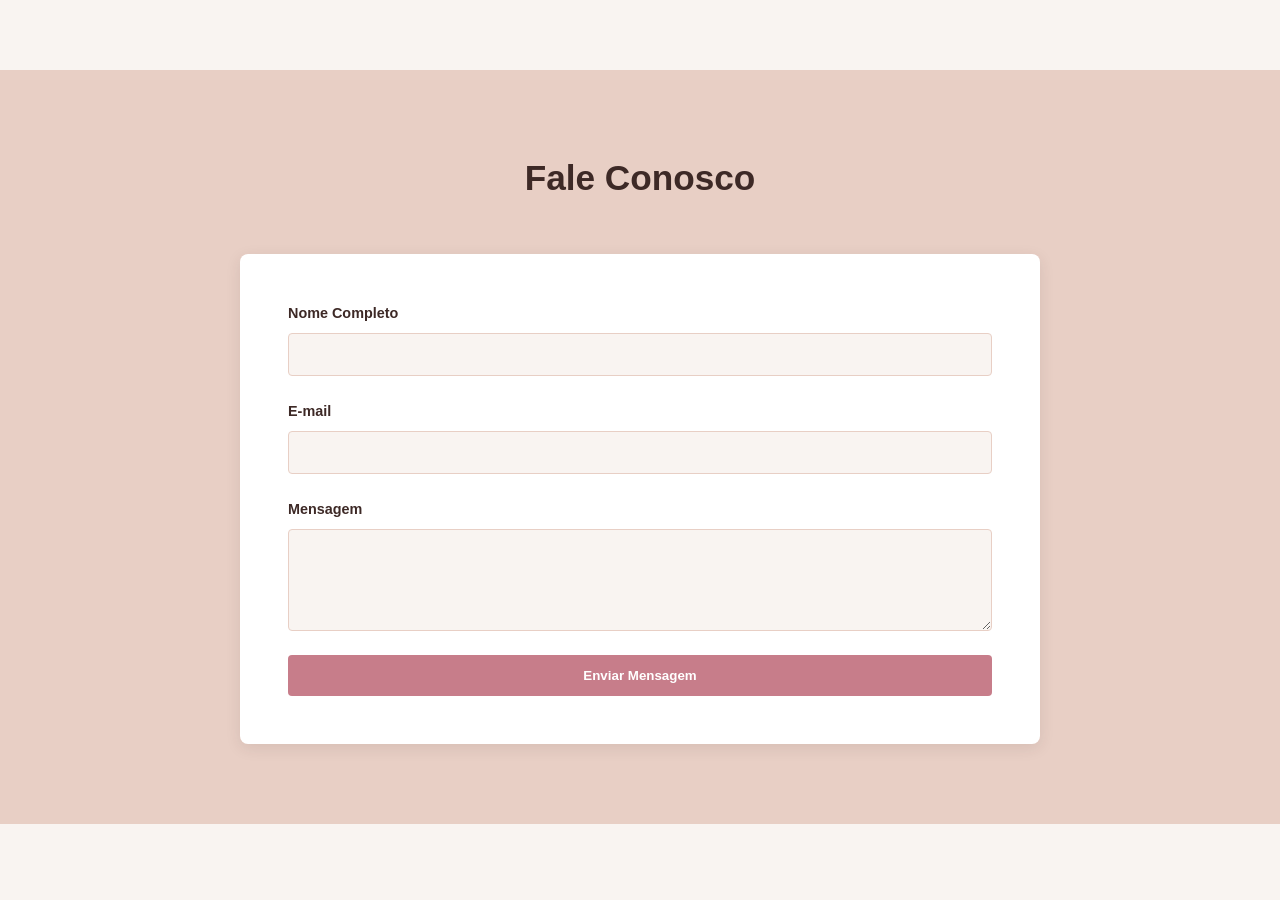
==== contato.html @ 9cb5fe09 ";;" ====
<!DOCTYPE html>
<html lang="pt-BR">
<head>
    <meta charset="UTF-8">
    <meta name="viewport" content="width=device-width, initial-scale=1.0">
    <title>Contato - Jeito de Mulher</title>
    <link rel="stylesheet" href="style.css">
    <link rel="stylesheet" href="https://cdnjs.cloudflare.com/ajax/libs/font-awesome/6.4.0/css/all.min.css">
</head>
<body>
    <!-- COLE O HEADER AQUI -->

    <section class="section bg-light" style="margin-top: 70px;">
        <div class="container">
            <h2 class="section-title">Fale Conosco</h2>
            <form class="form-grid">
                <div class="form-group form-full">
                    <label>Nome Completo</label>
                    <input type="text" required>
                </div>
                <div class="form-group form-full">
                    <label>E-mail</label>
                    <input type="email" required>
                </div>
                <div class="form-group form-full">
                    <label>Mensagem</label>
                    <textarea rows="5" style="padding: 0.8rem; border: 1px solid var(--nude); border-radius: 4px; background-color: var(--nude-claro);" required></textarea>
                </div>
                <div class="form-full">
                    <button type="submit" class="btn-primary full-width">Enviar Mensagem</button>
                </div>
            </form>
        </div>
    </section>

    <!-- COLE O FOOTER E OS MODAIS AQUI -->
    <script src="app.js"></script>
</body>
</html>
---- style.css ----
:root {
    --rosa-queimado: #C77D8A;
    --nude: #E8CFC5;
    --marrom: #3D2926;
    --nude-claro: #F9F4F1;
    --branco: #FFFFFF;
    --sombra: rgba(61, 41, 38, 0.1);
}

* {
    margin: 0;
    padding: 0;
    box-sizing: border-box;
    font-family: 'Segoe UI', Tahoma, Geneva, Verdana, sans-serif;
}

body {
    background-color: var(--nude-claro);
    color: var(--marrom);
    line-height: 1.6;
}

.container {
    width: 90%;
    max-width: 1200px;
    margin: 0 auto;
}

/* Header */
.header {
    background-color: var(--branco);
    box-shadow: 0 2px 10px var(--sombra);
    position: fixed;
    top: 0;
    left: 0;
    width: 100%;
    z-index: 1000;
}

.nav-container {
    display: flex;
    justify-content: space-between;
    align-items: center;
    height: 70px;
}

.logo {
    font-size: 1.5rem;
    font-weight: bold;
    color: var(--marrom);
    text-decoration: none;
}

.nav-menu {
    display: flex;
    gap: 2rem;
}

.nav-menu a {
    text-decoration: none;
    color: var(--marrom);
    font-weight: 500;
    transition: color 0.3s;
}

.nav-menu a:hover {
    color: var(--rosa-queimado);
}

.user-actions {
    display: flex;
    align-items: center;
    gap: 1rem;
}

/* Botões */
.btn-primary {
    background-color: var(--rosa-queimado);
    color: var(--branco);
    border: none;
    padding: 0.6rem 1.2rem;
    border-radius: 4px;
    font-weight: 600;
    cursor: pointer;
    transition: opacity 0.3s;
    text-decoration: none;
    display: inline-block;
    text-align: center;
}

.btn-primary:hover {
    opacity: 0.9;
}

.btn-secondary {
    background-color: transparent;
    color: var(--marrom);
    border: 2px solid var(--marrom);
    padding: 0.6rem 1.2rem;
    border-radius: 4px;
    font-weight: 600;
    cursor: pointer;
    transition: all 0.3s;
    text-decoration: none;
    display: inline-block;
}

.btn-secondary:hover {
    background-color: var(--marrom);
    color: var(--branco);
}

.icon-btn {
    background: none;
    border: none;
    font-size: 1.2rem;
    color: var(--marrom);
    cursor: pointer;
    position: relative;
}

#cart-count {
    position: absolute;
    top: -8px;
    right: -10px;
    background-color: var(--rosa-queimado);
    color: var(--branco);
    font-size: 0.7rem;
    padding: 2px 6px;
    border-radius: 50%;
}

/* Hero Section */
.hero {
    height: 90vh;
    background: linear-gradient(rgba(61, 41, 38, 0.6), rgba(61, 41, 38, 0.6)), url('https://images.unsplash.com/photo-1560066984-138dadb4c035?auto=format&fit=crop&q=80&w=1600') no-repeat center center/cover;
    display: flex;
    align-items: center;
    text-align: center;
    color: var(--branco);
    margin-top: 70px;
}

.hero-content {
    max-width: 700px;
}

.hero-content h1 {
    font-size: 3rem;
    margin-bottom: 1rem;
    color: var(--nude);
}

.hero-content p {
    font-size: 1.2rem;
    margin-bottom: 2rem;
}

.hero-buttons {
    display: flex;
    justify-content: center;
    gap: 1rem;
}

.hero-buttons .btn-secondary {
    color: var(--branco);
    border-color: var(--branco);
}

.hero-buttons .btn-secondary:hover {
    background-color: var(--branco);
    color: var(--marrom);
}

/* Sections */
.section {
    padding: 5rem 0;
}

.bg-light {
    background-color: var(--nude);
}

.section-title {
    text-align: center;
    font-size: 2.2rem;
    margin-bottom: 3rem;
    color: var(--marrom);
}

/* Serviços Grid */
.services-grid {
    display: grid;
    grid-template-columns: repeat(auto-fit, minmax(300px, 1fr));
    gap: 2rem;
}

.service-card {
    background-color: var(--branco);
    padding: 2.5rem;
    border-radius: 8px;
    text-align: center;
    box-shadow: 0 4px 15px var(--sombra);
    transition: transform 0.3s;
}

.service-card:hover {
    transform: translateY(-5px);
}

.service-card i {
    font-size: 2.5rem;
    color: var(--rosa-queimado);
    margin-bottom: 1rem;
}

.service-card h3 {
    margin-bottom: 1rem;
}

.service-card .price {
    display: block;
    margin-top: 1.5rem;
    font-weight: bold;
    color: var(--rosa-queimado);
}

/* Formulário Agendamento */
.form-grid {
    display: grid;
    grid-template-columns: repeat(2, 1fr);
    gap: 1.5rem;
    max-width: 800px;
    margin: 0 auto;
    background: var(--branco);
    padding: 3rem;
    border-radius: 8px;
    box-shadow: 0 4px 15px var(--sombra);
}

.form-group {
    display: flex;
    flex-direction: column;
    gap: 0.5rem;
}

.form-group label {
    font-weight: 600;
    font-size: 0.9rem;
}

.form-group input, .form-group select {
    padding: 0.8rem;
    border: 1px solid var(--nude);
    border-radius: 4px;
    background-color: var(--nude-claro);
    color: var(--marrom);
}

.form-full {
    grid-column: span 2;
}

.full-width {
    width: 100%;
    padding: 0.8rem;
}

/* Produtos Grid */
.product-grid {
    display: grid;
    grid-template-columns: repeat(auto-fit, minmax(250px, 1fr));
    gap: 2rem;
}

.product-card {
    background-color: var(--branco);
    border-radius: 8px;
    overflow: hidden;
    box-shadow: 0 4px 15px var(--sombra);
    display: flex;
    flex-direction: column;
}

.product-img {
    height: 200px;
    background-color: var(--nude);
    display: flex;
    align-items: center;
    justify-content: center;
    color: var(--marrom);
    font-size: 3rem;
}

.product-info {
    padding: 1.5rem;
    display: flex;
    flex-direction: column;
    flex-grow: 1;
    justify-content: space-between;
}

.product-info h3 {
    font-size: 1.1rem;
    margin-bottom: 0.5rem;
}

.product-info .price {
    font-size: 1.2rem;
    font-weight: bold;
    color: var(--rosa-queimado);
    margin: 1rem 0;
}

/* Footer */
.footer {
    background-color: var(--marrom);
    color: var(--nude);
    padding: 4rem 0 1rem 0;
}

.footer-content {
    display: grid;
    grid-template-columns: repeat(auto-fit, minmax(250px, 1fr));
    gap: 2rem;
    margin-bottom: 3rem;
}

.footer h3, .footer h4 {
    color: var(--branco);
    margin-bottom: 1rem;
}

.social-icons {
    display: flex;
    gap: 1rem;
    font-size: 1.5rem;
    margin-top: 1rem;
}

.social-icons a {
    color: var(--nude);
    transition: color 0.3s;
}

.social-icons a:hover {
    color: var(--rosa-queimado);
}

.footer-bottom {
    text-align: center;
    border-top: 1px solid rgba(232, 207, 197, 0.2);
    padding-top: 1.5rem;
    font-size: 0.9rem;
}

/* Modais */
.modal {
    display: none;
    position: fixed;
    z-index: 2000;
    left: 0;
    top: 0;
    width: 100%;
    height: 100%;
    background-color: rgba(61, 41, 38, 0.6);
    align-items: center;
    justify-content: center;
}

.modal-content {
    background-color: var(--branco);
    padding: 2.5rem;
    border-radius: 8px;
    width: 100%;
    max-width: 400px;
    position: relative;
    box-shadow: 0 5px 20px rgba(0,0,0,0.2);
}

.close {
    position: absolute;
    top: 15px;
    right: 20px;
    font-size: 1.5rem;
    cursor: pointer;
    color: var(--marrom);
}

.auth-tabs {
    display: flex;
    margin-bottom: 1.5rem;
    border-bottom: 1px solid var(--nude);
}

.tab-btn {
    flex: 1;
    background: none;
    border: none;
    padding: 0.8rem;
    font-weight: bold;
    cursor: pointer;
    color: var(--marrom);
    opacity: 0.6;
}

.tab-btn.active {
    opacity: 1;
    border-bottom: 2px solid var(--rosa-queimado);
    color: var(--rosa-queimado);
}

.hidden {
    display: none !important;
}

/* Carrinho Modal */
.cart-items-list {
    max-height: 250px;
    overflow-y: auto;
    margin: 1rem 0;
}

.cart-item {
    display: flex;
    justify-content: space-between;
    align-items: center;
    padding: 0.5rem 0;
    border-bottom: 1px solid var(--nude-claro);
}

.cart-total {
    border-top: 1px solid var(--nude);
    padding-top: 1rem;
    margin-top: 1rem;
}

.cart-total p {
    display: flex;
    justify-content: space-between;
    margin-bottom: 1rem;
}

.logo {
    display: flex;
    align-items: center;
    gap: 10px; /* Espaço entre a imagem e o texto */
    font-size: 1.5rem;
    font-weight: bold;
    color: var(--marrom);
    text-decoration: none;
}

.logo-img {
    height: 50px; /* Altura ideal para caber no header que tem 70px */
    width: auto;
    object-fit: contain;
}
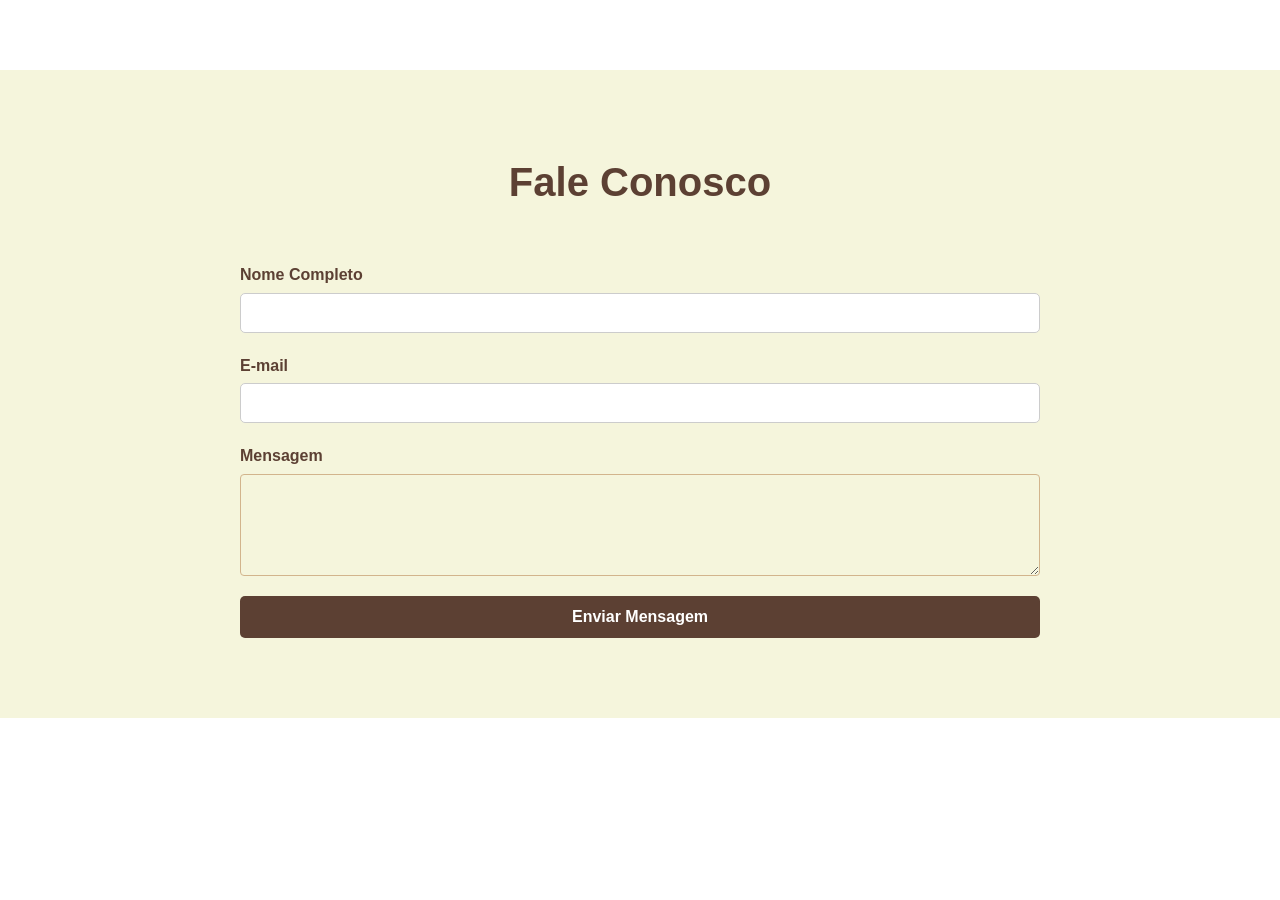
==== commit 7605a01f: ".." ====
--- a/contato.html
+++ b/contato.html
@@ -4,11 +4,12 @@
     <meta charset="UTF-8">
     <meta name="viewport" content="width=device-width, initial-scale=1.0">
     <title>Contato - Jeito de Mulher</title>
+        <link rel="icon" href="icon.png" type="image/png">
+
     <link rel="stylesheet" href="style.css">
     <link rel="stylesheet" href="https://cdnjs.cloudflare.com/ajax/libs/font-awesome/6.4.0/css/all.min.css">
 </head>
 <body>
-    <!-- COLE O HEADER AQUI -->
 
     <section class="section bg-light" style="margin-top: 70px;">
         <div class="container">
--- a/style.css
+++ b/style.css
@@ -1,12 +1,14 @@
+/* Variáveis de Cores */
 :root {
-    --rosa-queimado: #C77D8A;
-    --nude: #E8CFC5;
-    --marrom: #3D2926;
-    --nude-claro: #F9F4F1;
-    --branco: #FFFFFF;
-    --sombra: rgba(61, 41, 38, 0.1);
-}
-
+    --marrom: #5c4033;
+    --marrom-claro: #8b5a2b;
+    --nude: #d2b48c;
+    --nude-claro: #f5f5dc;
+    --texto: #333333;
+    --branco: #ffffff;
+}
+
+/* Reset Básico */
 * {
     margin: 0;
     padding: 0;
@@ -15,125 +17,69 @@
 }
 
 body {
-    background-color: var(--nude-claro);
-    color: var(--marrom);
+    color: var(--texto);
+    background-color: var(--branco);
     line-height: 1.6;
 }
 
 .container {
-    width: 90%;
     max-width: 1200px;
     margin: 0 auto;
-}
-
-/* Header */
+    padding: 0 20px;
+}
+
+/* Cabeçalho e Navegação */
 .header {
     background-color: var(--branco);
-    box-shadow: 0 2px 10px var(--sombra);
+    box-shadow: 0 2px 10px rgba(0,0,0,0.1);
     position: fixed;
     top: 0;
-    left: 0;
     width: 100%;
     z-index: 1000;
+    height: 70px;
+    display: flex;
+    align-items: center;
 }
 
 .nav-container {
     display: flex;
     justify-content: space-between;
     align-items: center;
-    height: 70px;
+    width: 100%;
 }
 
 .logo {
+    display: flex;
+    align-items: center;
+    gap: 10px;
     font-size: 1.5rem;
     font-weight: bold;
     color: var(--marrom);
     text-decoration: none;
 }
 
-.nav-menu {
-    display: flex;
-    gap: 2rem;
+.logo-img {
+    height: 50px;
+    width: auto;
+    object-fit: contain;
 }
 
 .nav-menu a {
     text-decoration: none;
-    color: var(--marrom);
+    color: var(--texto);
+    margin-left: 20px;
     font-weight: 500;
     transition: color 0.3s;
 }
 
 .nav-menu a:hover {
-    color: var(--rosa-queimado);
-}
-
-.user-actions {
-    display: flex;
-    align-items: center;
-    gap: 1rem;
-}
-
-/* Botões */
-.btn-primary {
-    background-color: var(--rosa-queimado);
-    color: var(--branco);
-    border: none;
-    padding: 0.6rem 1.2rem;
-    border-radius: 4px;
-    font-weight: 600;
-    cursor: pointer;
-    transition: opacity 0.3s;
-    text-decoration: none;
-    display: inline-block;
-    text-align: center;
-}
-
-.btn-primary:hover {
-    opacity: 0.9;
-}
-
-.btn-secondary {
-    background-color: transparent;
-    color: var(--marrom);
-    border: 2px solid var(--marrom);
-    padding: 0.6rem 1.2rem;
-    border-radius: 4px;
-    font-weight: 600;
-    cursor: pointer;
-    transition: all 0.3s;
-    text-decoration: none;
-    display: inline-block;
-}
-
-.btn-secondary:hover {
-    background-color: var(--marrom);
-    color: var(--branco);
-}
-
-.icon-btn {
-    background: none;
-    border: none;
-    font-size: 1.2rem;
-    color: var(--marrom);
-    cursor: pointer;
-    position: relative;
-}
-
-#cart-count {
-    position: absolute;
-    top: -8px;
-    right: -10px;
-    background-color: var(--rosa-queimado);
-    color: var(--branco);
-    font-size: 0.7rem;
-    padding: 2px 6px;
-    border-radius: 50%;
-}
-
-/* Hero Section */
+    color: var(--marrom-claro);
+}
+
+/* Seção Hero (Banner) */
 .hero {
-    height: 90vh;
-    background: linear-gradient(rgba(61, 41, 38, 0.6), rgba(61, 41, 38, 0.6)), url('https://images.unsplash.com/photo-1560066984-138dadb4c035?auto=format&fit=crop&q=80&w=1600') no-repeat center center/cover;
+    background: linear-gradient(rgba(92, 64, 51, 0.7), rgba(92, 64, 51, 0.7)), url('https://images.unsplash.com/photo-1560066984-138dadb4c035?w=1200') center/cover;
+    height: 100vh;
     display: flex;
     align-items: center;
     text-align: center;
@@ -141,66 +87,86 @@
     margin-top: 70px;
 }
 
-.hero-content {
-    max-width: 700px;
-}
-
-.hero-content h1 {
-    font-size: 3rem;
+.hero h1 {
+    font-size: 3.5rem;
     margin-bottom: 1rem;
-    color: var(--nude);
-}
-
-.hero-content p {
+}
+
+.hero p {
     font-size: 1.2rem;
     margin-bottom: 2rem;
 }
 
 .hero-buttons {
     display: flex;
+    gap: 15px;
     justify-content: center;
-    gap: 1rem;
-}
-
-.hero-buttons .btn-secondary {
-    color: var(--branco);
-    border-color: var(--branco);
-}
-
-.hero-buttons .btn-secondary:hover {
-    background-color: var(--branco);
-    color: var(--marrom);
-}
-
-/* Sections */
+}
+
+/* Botões */
+.btn-primary, .btn-secondary {
+    padding: 12px 25px;
+    border: none;
+    border-radius: 5px;
+    cursor: pointer;
+    font-size: 1rem;
+    font-weight: bold;
+    text-decoration: none;
+    transition: background 0.3s;
+    display: inline-block;
+    text-align: center;
+}
+
+.btn-primary {
+    background-color: var(--marrom);
+    color: var(--branco);
+}
+
+.btn-primary:hover {
+    background-color: var(--marrom-claro);
+}
+
+.btn-secondary {
+    background-color: var(--nude);
+    color: var(--marrom);
+}
+
+.btn-secondary:hover {
+    background-color: #c1a37a;
+}
+
+.full-width {
+    width: 100%;
+}
+
+/* Seções Gerais */
 .section {
-    padding: 5rem 0;
+    padding: 80px 0;
 }
 
 .bg-light {
-    background-color: var(--nude);
+    background-color: var(--nude-claro);
 }
 
 .section-title {
     text-align: center;
-    font-size: 2.2rem;
+    font-size: 2.5rem;
+    color: var(--marrom);
     margin-bottom: 3rem;
-    color: var(--marrom);
-}
-
-/* Serviços Grid */
+}
+
+/* Grid de Cards (Serviços e Produtos) */
 .services-grid {
     display: grid;
     grid-template-columns: repeat(auto-fit, minmax(300px, 1fr));
-    gap: 2rem;
+    gap: 30px;
 }
 
 .service-card {
-    background-color: var(--branco);
-    padding: 2.5rem;
-    border-radius: 8px;
-    text-align: center;
-    box-shadow: 0 4px 15px var(--sombra);
+    background: var(--branco);
+    padding: 2rem;
+    border-radius: 10px;
+    box-shadow: 0 5px 15px rgba(0,0,0,0.05);
     transition: transform 0.3s;
 }
 
@@ -208,251 +174,82 @@
     transform: translateY(-5px);
 }
 
-.service-card i {
-    font-size: 2.5rem;
-    color: var(--rosa-queimado);
+.service-card h3 {
+    color: var(--marrom);
     margin-bottom: 1rem;
 }
 
-.service-card h3 {
-    margin-bottom: 1rem;
-}
-
-.service-card .price {
+.price {
     display: block;
-    margin-top: 1.5rem;
-    font-weight: bold;
-    color: var(--rosa-queimado);
-}
-
-/* Formulário Agendamento */
+    font-weight: bold;
+    color: var(--marrom-claro);
+    margin-top: 1rem;
+}
+
+/* Formulários */
 .form-grid {
     display: grid;
-    grid-template-columns: repeat(2, 1fr);
-    gap: 1.5rem;
+    grid-template-columns: 1fr 1fr;
+    gap: 20px;
     max-width: 800px;
     margin: 0 auto;
-    background: var(--branco);
-    padding: 3rem;
-    border-radius: 8px;
-    box-shadow: 0 4px 15px var(--sombra);
 }
 
 .form-group {
     display: flex;
     flex-direction: column;
-    gap: 0.5rem;
+}
+
+.form-full {
+    grid-column: 1 / -1;
 }
 
 .form-group label {
-    font-weight: 600;
-    font-size: 0.9rem;
+    margin-bottom: 5px;
+    font-weight: bold;
+    color: var(--marrom);
 }
 
 .form-group input, .form-group select {
-    padding: 0.8rem;
-    border: 1px solid var(--nude);
-    border-radius: 4px;
-    background-color: var(--nude-claro);
-    color: var(--marrom);
-}
-
-.form-full {
-    grid-column: span 2;
-}
-
-.full-width {
-    width: 100%;
-    padding: 0.8rem;
-}
-
-/* Produtos Grid */
-.product-grid {
-    display: grid;
-    grid-template-columns: repeat(auto-fit, minmax(250px, 1fr));
-    gap: 2rem;
-}
-
-.product-card {
-    background-color: var(--branco);
-    border-radius: 8px;
-    overflow: hidden;
-    box-shadow: 0 4px 15px var(--sombra);
-    display: flex;
-    flex-direction: column;
-}
-
-.product-img {
-    height: 200px;
-    background-color: var(--nude);
-    display: flex;
-    align-items: center;
-    justify-content: center;
-    color: var(--marrom);
-    font-size: 3rem;
-}
-
-.product-info {
-    padding: 1.5rem;
-    display: flex;
-    flex-direction: column;
-    flex-grow: 1;
-    justify-content: space-between;
-}
-
-.product-info h3 {
-    font-size: 1.1rem;
-    margin-bottom: 0.5rem;
-}
-
-.product-info .price {
-    font-size: 1.2rem;
-    font-weight: bold;
-    color: var(--rosa-queimado);
-    margin: 1rem 0;
-}
-
-/* Footer */
+    padding: 10px;
+    border: 1px solid #ccc;
+    border-radius: 5px;
+    font-size: 1rem;
+}
+
+/* Rodapé */
 .footer {
     background-color: var(--marrom);
-    color: var(--nude);
-    padding: 4rem 0 1rem 0;
+    color: var(--branco);
+    padding: 50px 0 20px;
 }
 
 .footer-content {
     display: grid;
     grid-template-columns: repeat(auto-fit, minmax(250px, 1fr));
-    gap: 2rem;
-    margin-bottom: 3rem;
+    gap: 30px;
+    margin-bottom: 30px;
 }
 
 .footer h3, .footer h4 {
-    color: var(--branco);
-    margin-bottom: 1rem;
-}
-
-.social-icons {
-    display: flex;
-    gap: 1rem;
+    margin-bottom: 15px;
+    color: var(--nude);
+}
+
+.social-icons a {
+    color: var(--branco);
     font-size: 1.5rem;
-    margin-top: 1rem;
-}
-
-.social-icons a {
+    margin-right: 15px;
+    transition: color 0.3s;
+}
+
+.social-icons a:hover {
     color: var(--nude);
-    transition: color 0.3s;
-}
-
-.social-icons a:hover {
-    color: var(--rosa-queimado);
 }
 
 .footer-bottom {
     text-align: center;
-    border-top: 1px solid rgba(232, 207, 197, 0.2);
-    padding-top: 1.5rem;
+    padding-top: 20px;
+    border-top: 1px solid rgba(255,255,255,0.1);
     font-size: 0.9rem;
-}
-
-/* Modais */
-.modal {
-    display: none;
-    position: fixed;
-    z-index: 2000;
-    left: 0;
-    top: 0;
-    width: 100%;
-    height: 100%;
-    background-color: rgba(61, 41, 38, 0.6);
-    align-items: center;
-    justify-content: center;
-}
-
-.modal-content {
-    background-color: var(--branco);
-    padding: 2.5rem;
-    border-radius: 8px;
-    width: 100%;
-    max-width: 400px;
-    position: relative;
-    box-shadow: 0 5px 20px rgba(0,0,0,0.2);
-}
-
-.close {
-    position: absolute;
-    top: 15px;
-    right: 20px;
-    font-size: 1.5rem;
-    cursor: pointer;
-    color: var(--marrom);
-}
-
-.auth-tabs {
-    display: flex;
-    margin-bottom: 1.5rem;
-    border-bottom: 1px solid var(--nude);
-}
-
-.tab-btn {
-    flex: 1;
-    background: none;
-    border: none;
-    padding: 0.8rem;
-    font-weight: bold;
-    cursor: pointer;
-    color: var(--marrom);
-    opacity: 0.6;
-}
-
-.tab-btn.active {
-    opacity: 1;
-    border-bottom: 2px solid var(--rosa-queimado);
-    color: var(--rosa-queimado);
-}
-
-.hidden {
-    display: none !important;
-}
-
-/* Carrinho Modal */
-.cart-items-list {
-    max-height: 250px;
-    overflow-y: auto;
-    margin: 1rem 0;
-}
-
-.cart-item {
-    display: flex;
-    justify-content: space-between;
-    align-items: center;
-    padding: 0.5rem 0;
-    border-bottom: 1px solid var(--nude-claro);
-}
-
-.cart-total {
-    border-top: 1px solid var(--nude);
-    padding-top: 1rem;
-    margin-top: 1rem;
-}
-
-.cart-total p {
-    display: flex;
-    justify-content: space-between;
-    margin-bottom: 1rem;
-}
-
-.logo {
-    display: flex;
-    align-items: center;
-    gap: 10px; /* Espaço entre a imagem e o texto */
-    font-size: 1.5rem;
-    font-weight: bold;
-    color: var(--marrom);
-    text-decoration: none;
-}
-
-.logo-img {
-    height: 50px; /* Altura ideal para caber no header que tem 70px */
-    width: auto;
-    object-fit: contain;
 }
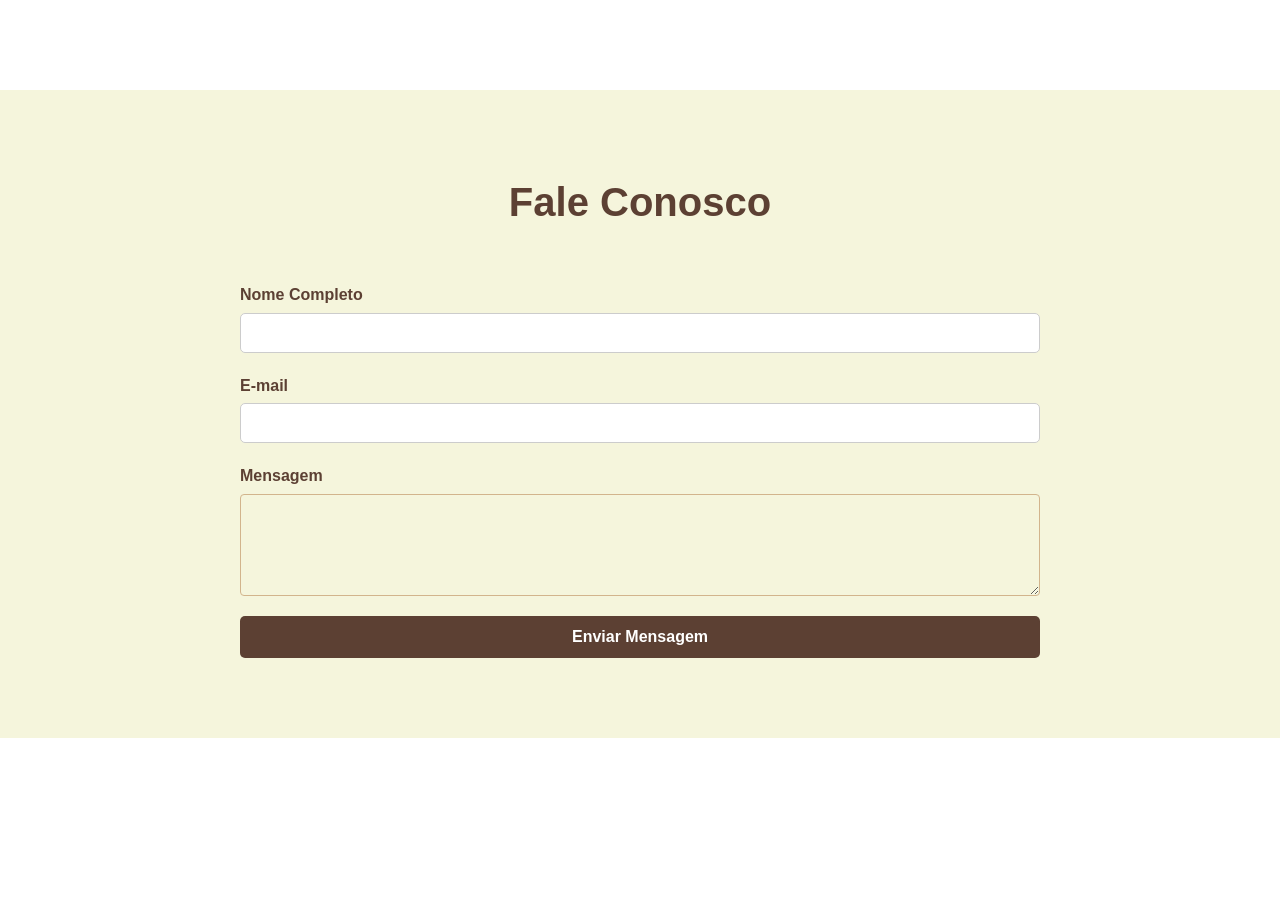
==== commit 2dde1feb: "logo" ====
--- a/contato.html
+++ b/contato.html
@@ -11,7 +11,7 @@
 </head>
 <body>
 
-    <section class="section bg-light" style="margin-top: 70px;">
+    <section class="section bg-light" style="margin-top: 90px;">
         <div class="container">
             <h2 class="section-title">Fale Conosco</h2>
             <form class="form-grid">
--- a/style.css
+++ b/style.css
@@ -28,7 +28,6 @@
     padding: 0 20px;
 }
 
-/* Cabeçalho e Navegação */
 .header {
     background-color: var(--branco);
     box-shadow: 0 2px 10px rgba(0,0,0,0.1);
@@ -36,11 +35,10 @@
     top: 0;
     width: 100%;
     z-index: 1000;
-    height: 70px;
-    display: flex;
-    align-items: center;
-}
-
+    height: 90px; /* Aumentado de 70px para 90px */
+    display: flex;
+    align-items: center;
+}
 .nav-container {
     display: flex;
     justify-content: space-between;
@@ -59,7 +57,7 @@
 }
 
 .logo-img {
-    height: 50px;
+    height: 75px; /* Aumentado de 50px para 75px */
     width: auto;
     object-fit: contain;
 }
@@ -76,7 +74,6 @@
     color: var(--marrom-claro);
 }
 
-/* Seção Hero (Banner) */
 .hero {
     background: linear-gradient(rgba(92, 64, 51, 0.7), rgba(92, 64, 51, 0.7)), url('https://images.unsplash.com/photo-1560066984-138dadb4c035?w=1200') center/cover;
     height: 100vh;
@@ -84,7 +81,7 @@
     align-items: center;
     text-align: center;
     color: var(--branco);
-    margin-top: 70px;
+    margin-top: 90px; /* Aumentado de 70px para 90px para acompanhar o novo tamanho do cabeçalho */
 }
 
 .hero h1 {
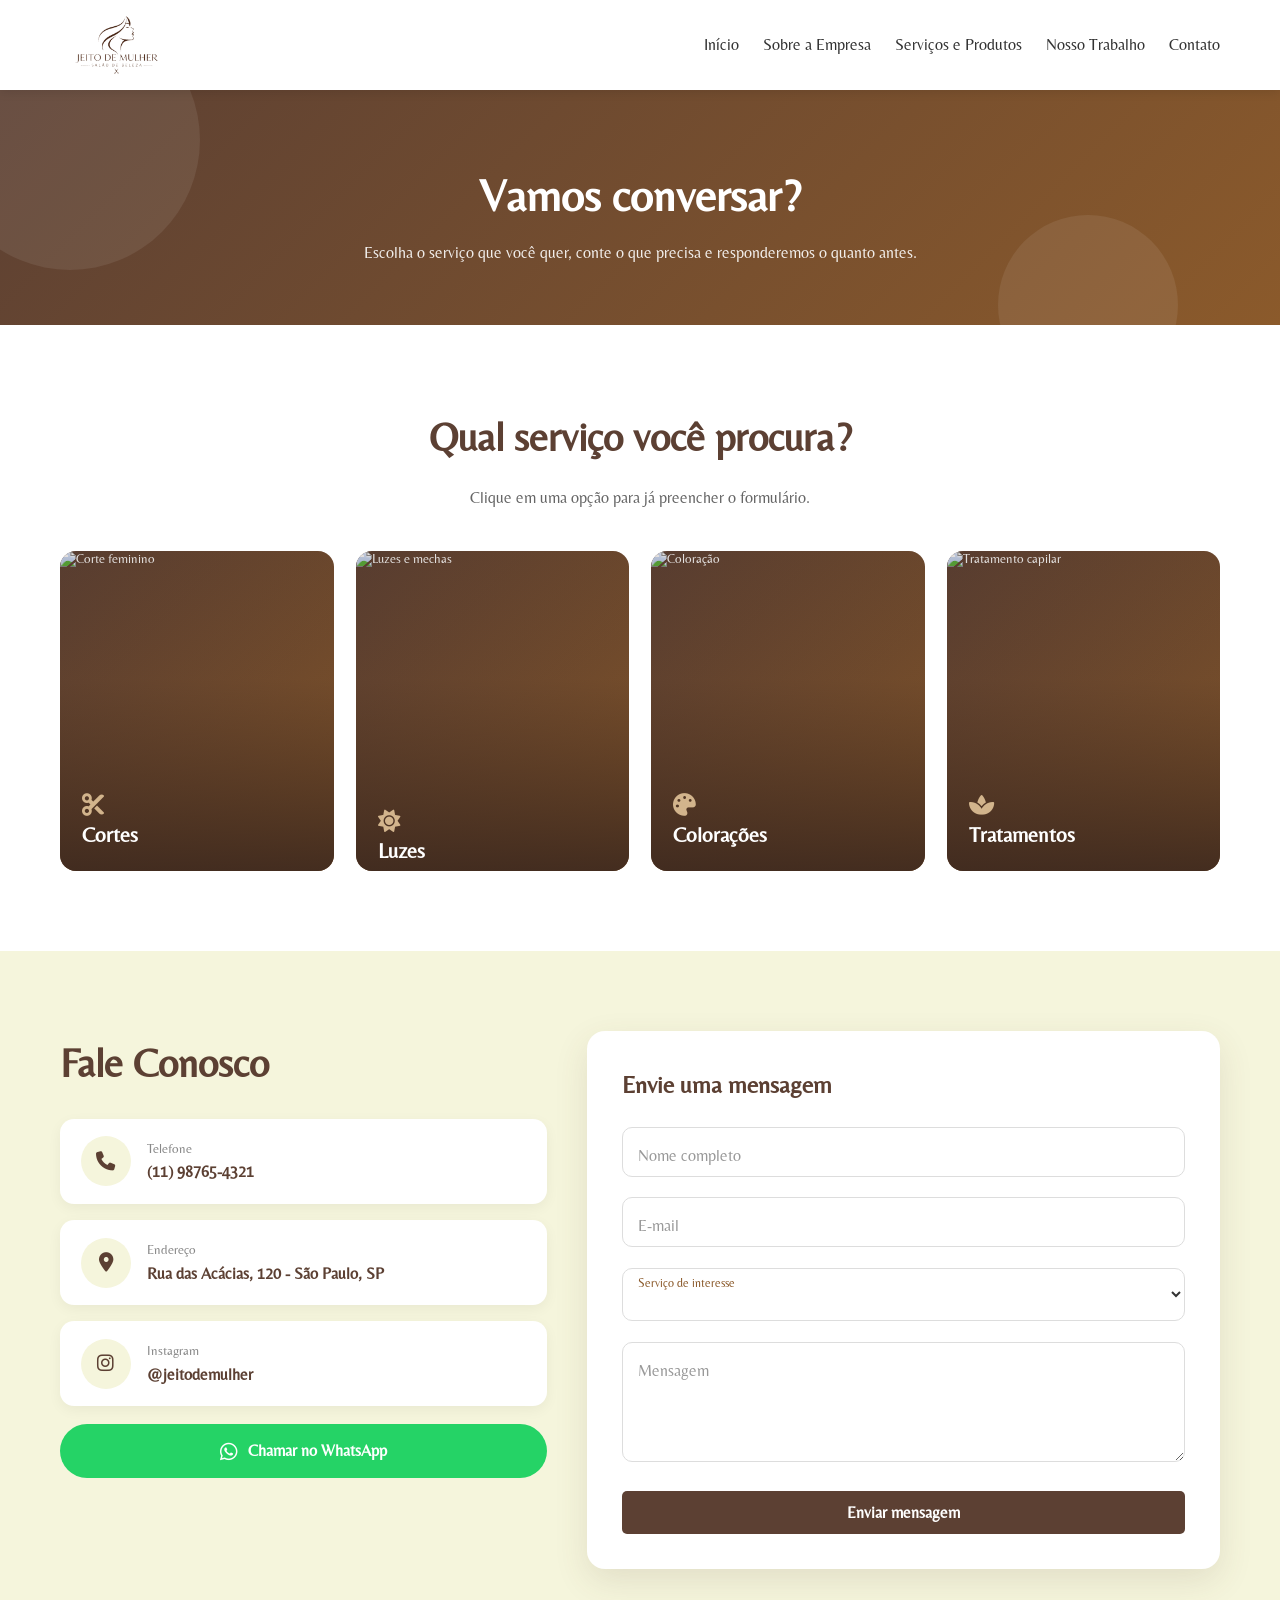
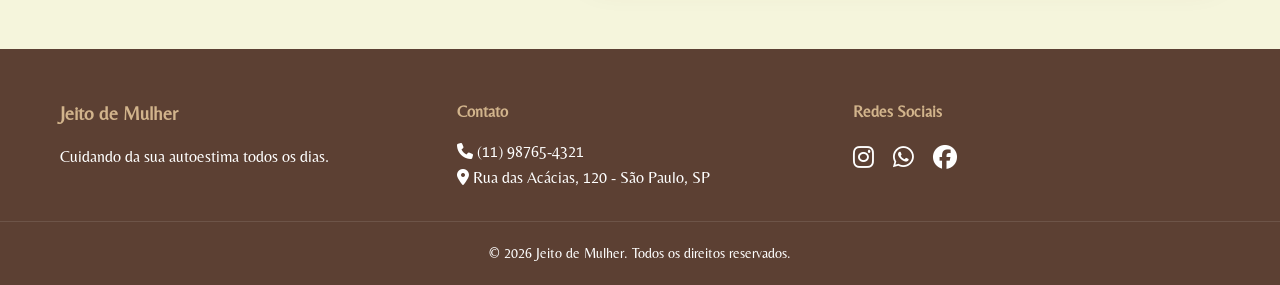
==== commit aa6f6d4a: "design 1" ====
--- a/contato.html
+++ b/contato.html
@@ -4,37 +4,185 @@
     <meta charset="UTF-8">
     <meta name="viewport" content="width=device-width, initial-scale=1.0">
     <title>Contato - Jeito de Mulher</title>
-        <link rel="icon" href="icon.png" type="image/png">
-
+    <link rel="icon" href="icon.png" type="image/png">
+    <link rel="preconnect" href="https://fonts.googleapis.com">
+    <link rel="preconnect" href="https://fonts.gstatic.com" crossorigin>
+    <link href="https://fonts.googleapis.com/css2?family=Belleza&display=swap" rel="stylesheet">
     <link rel="stylesheet" href="style.css">
     <link rel="stylesheet" href="https://cdnjs.cloudflare.com/ajax/libs/font-awesome/6.4.0/css/all.min.css">
 </head>
 <body>
+    <header class="header">
+        <div class="container nav-container">
+            <a href="index.html" class="logo">
+                <img src="logo.jpg" alt="Logo Jeito de Mulher" class="logo-img">
+            </a>
+            <nav class="nav-menu">
+                <a href="index.html">Início</a>
+                <a href="sobre.html">Sobre a Empresa</a>
+                <a href="produtos.html">Serviços e Produtos</a>
+                <a href="portfolio.html">Nosso Trabalho</a>
+                <a href="contato.html">Contato</a>
+            </nav>
+        </div>
+    </header>
 
-    <section class="section bg-light" style="margin-top: 90px;">
+    <!-- Banner -->
+    <section class="page-banner contact-banner">
         <div class="container">
-            <h2 class="section-title">Fale Conosco</h2>
-            <form class="form-grid">
-                <div class="form-group form-full">
-                    <label>Nome Completo</label>
-                    <input type="text" required>
-                </div>
-                <div class="form-group form-full">
-                    <label>E-mail</label>
-                    <input type="email" required>
-                </div>
-                <div class="form-group form-full">
-                    <label>Mensagem</label>
-                    <textarea rows="5" style="padding: 0.8rem; border: 1px solid var(--nude); border-radius: 4px; background-color: var(--nude-claro);" required></textarea>
-                </div>
-                <div class="form-full">
-                    <button type="submit" class="btn-primary full-width">Enviar Mensagem</button>
-                </div>
-            </form>
+            <h1>Vamos conversar?</h1>
+            <p>Escolha o serviço que você quer, conte o que precisa e responderemos o quanto antes.</p>
         </div>
     </section>
 
-    <!-- COLE O FOOTER E OS MODAIS AQUI -->
-    <script src="app.js"></script>
+    <!-- Galeria de serviços -->
+    <section class="section">
+        <div class="container">
+            <h2 class="section-title reveal">Qual serviço você procura?</h2>
+            <p class="section-sub reveal" style="--delay:.1s;">Clique em uma opção para já preencher o formulário.</p>
+
+            <div class="service-tiles">
+                <button type="button" class="tile reveal" style="--delay:0s;" data-service="Corte">
+                    <img src="https://images.unsplash.com/photo-1562322140-8baeececf3df?w=600" alt="Corte feminino" loading="lazy">
+                    <div class="tile-info"><i class="fa-solid fa-scissors"></i><h3>Cortes</h3><p>Corte e styling pensados para o seu rosto.</p></div>
+                </button>
+                <button type="button" class="tile reveal" style="--delay:.12s;" data-service="Luzes">
+                    <img src="https://images.unsplash.com/photo-1560066984-138dadb4c035?w=600" alt="Luzes e mechas" loading="lazy">
+                    <div class="tile-info"><i class="fa-solid fa-sun"></i><h3>Luzes</h3><p>Balayage, mechas e morena iluminada.</p></div>
+                </button>
+                <button type="button" class="tile reveal" style="--delay:.24s;" data-service="Coloração">
+                    <img src="https://images.unsplash.com/photo-1522337660859-02fbefca4702?w=600" alt="Coloração" loading="lazy">
+                    <div class="tile-info"><i class="fa-solid fa-palette"></i><h3>Colorações</h3><p>Cor global, retoque de raiz e tonalização.</p></div>
+                </button>
+                <button type="button" class="tile reveal" style="--delay:.36s;" data-service="Tratamento">
+                    <img src="https://images.unsplash.com/photo-1519699047748-de8e457a634e?w=600" alt="Tratamento capilar" loading="lazy">
+                    <div class="tile-info"><i class="fa-solid fa-spa"></i><h3>Tratamentos</h3><p>Reconstrução, nutrição e hidratação profunda.</p></div>
+                </button>
+            </div>
+        </div>
+    </section>
+
+    <!-- Contato -->
+    <section id="formulario" class="section bg-light">
+        <div class="container contact-layout">
+            <div>
+                <h2 class="section-title reveal" style="text-align:left; margin-bottom:1.5rem;">Fale Conosco</h2>
+                <div class="info-list">
+                    <a class="info-item reveal" style="--delay:0s;" href="tel:+5511987654321">
+                        <span class="info-icon"><i class="fa-solid fa-phone"></i></span>
+                        <span><small>Telefone</small><strong>(11) 98765-4321</strong></span>
+                    </a>
+                    <a class="info-item reveal" style="--delay:.1s;" href="https://maps.google.com/?q=Rua das Acácias, 120 São Paulo SP" target="_blank" rel="noopener">
+                        <span class="info-icon"><i class="fa-solid fa-location-dot"></i></span>
+                        <span><small>Endereço</small><strong>Rua das Acácias, 120 - São Paulo, SP</strong></span>
+                    </a>
+                    <a class="info-item reveal" style="--delay:.2s;" href="https://instagram.com" target="_blank" rel="noopener">
+                        <span class="info-icon"><i class="fa-brands fa-instagram"></i></span>
+                        <span><small>Instagram</small><strong>@jeitodemulher</strong></span>
+                    </a>
+                </div>
+                <a class="btn-whats reveal" style="--delay:.3s;" href="https://wa.me/5511987654321" target="_blank" rel="noopener">
+                    <i class="fa-brands fa-whatsapp fa-lg"></i> Chamar no WhatsApp
+                </a>
+            </div>
+
+            <div class="contact-form reveal" style="--delay:.15s;">
+                <h3>Envie uma mensagem</h3>
+                <form id="contact-form">
+                    <div class="field">
+                        <input type="text" id="nome" placeholder=" " required>
+                        <label for="nome">Nome completo</label>
+                    </div>
+                    <div class="field">
+                        <input type="email" id="email" placeholder=" " required>
+                        <label for="email">E-mail</label>
+                    </div>
+                    <div class="field">
+                        <select id="servico" required>
+                            <option value="" disabled selected></option>
+                            <option value="Corte">Cortes</option>
+                            <option value="Luzes">Luzes</option>
+                            <option value="Coloração">Colorações</option>
+                            <option value="Tratamento">Tratamentos</option>
+                            <option value="Produtos">Produtos</option>
+                            <option value="Outro">Outro assunto</option>
+                        </select>
+                        <label for="servico">Serviço de interesse</label>
+                    </div>
+                    <div class="field">
+                        <textarea id="mensagem" placeholder=" " required></textarea>
+                        <label for="mensagem">Mensagem</label>
+                    </div>
+                    <button type="submit" class="btn-primary full-width">Enviar mensagem</button>
+                </form>
+
+                <div class="form-success" id="form-success" aria-live="polite">
+                    <div class="check"><i class="fa-solid fa-check"></i></div>
+                    <h3>Mensagem enviada!</h3>
+                    <p>Obrigada pelo contato. Se preferir uma resposta mais rápida, fale com a gente no WhatsApp.</p>
+                    <a id="whats-link" class="btn-primary" href="#" target="_blank" rel="noopener">Continuar no WhatsApp</a>
+                </div>
+            </div>
+        </div>
+    </section>
+
+    <footer class="footer">
+        <div class="container footer-content">
+            <div>
+                <h3>Jeito de Mulher</h3>
+                <p>Cuidando da sua autoestima todos os dias.</p>
+            </div>
+            <div>
+                <h4>Contato</h4>
+                <p><i class="fa-solid fa-phone"></i> (11) 98765-4321</p>
+                <p><i class="fa-solid fa-location-dot"></i> Rua das Acácias, 120 - São Paulo, SP</p>
+            </div>
+            <div>
+                <h4>Redes Sociais</h4>
+                <div class="social-icons">
+                    <a href="#"><i class="fa-brands fa-instagram"></i></a>
+                    <a href="#"><i class="fa-brands fa-whatsapp"></i></a>
+                    <a href="#"><i class="fa-brands fa-facebook"></i></a>
+                </div>
+            </div>
+        </div>
+        <div class="footer-bottom">
+            <p>&copy; 2026 Jeito de Mulher. Todos os direitos reservados.</p>
+        </div>
+    </footer>
+
+    <script>
+        // Animação de entrada ao rolar
+        const items = document.querySelectorAll('.reveal');
+        if ('IntersectionObserver' in window) {
+            const io = new IntersectionObserver(entries => {
+                entries.forEach(e => { if (e.isIntersecting) { e.target.classList.add('visible'); io.unobserve(e.target); } });
+            }, { threshold: 0.15 });
+            items.forEach(el => io.observe(el));
+        } else {
+            items.forEach(el => el.classList.add('visible'));
+        }
+
+        // Clicar numa imagem seleciona o serviço no formulário
+        const select = document.getElementById('servico');
+        document.querySelectorAll('.tile').forEach(tile => {
+            tile.addEventListener('click', () => {
+                select.value = tile.dataset.service;
+                document.getElementById('formulario').scrollIntoView({ behavior: 'smooth' });
+                setTimeout(() => document.getElementById('nome').focus({ preventScroll: true }), 600);
+            });
+        });
+
+        // Envio: mostra confirmação animada e link para WhatsApp com a mensagem pronta
+        document.getElementById('contact-form').addEventListener('submit', e => {
+            e.preventDefault();
+            const nome = document.getElementById('nome').value;
+            const servico = select.value;
+            const msg = document.getElementById('mensagem').value;
+            const texto = `Olá! Meu nome é ${nome}. Interesse: ${servico}. ${msg}`;
+            document.getElementById('whats-link').href = 'https://wa.me/5511987654321?text=' + encodeURIComponent(texto);
+            document.getElementById('form-success').classList.add('show');
+        });
+    </script>
 </body>
 </html>
--- a/style.css
+++ b/style.css
@@ -13,8 +13,10 @@
     margin: 0;
     padding: 0;
     box-sizing: border-box;
-    font-family: 'Segoe UI', Tahoma, Geneva, Verdana, sans-serif;
-}
+    font-family: 'Belleza', Tahoma, Geneva, Verdana, sans-serif;
+}
+
+html { scroll-behavior: smooth; }
 
 body {
     color: var(--texto);
@@ -35,7 +37,7 @@
     top: 0;
     width: 100%;
     z-index: 1000;
-    height: 90px; /* Aumentado de 70px para 90px */
+    height: 90px;
     display: flex;
     align-items: center;
 }
@@ -49,7 +51,7 @@
 .logo {
     display: flex;
     align-items: center;
-    gap: 10px;
+    gap: 20px;
     font-size: 1.5rem;
     font-weight: bold;
     color: var(--marrom);
@@ -57,7 +59,7 @@
 }
 
 .logo-img {
-    height: 75px; /* Aumentado de 50px para 75px */
+    height: 75px;
     width: auto;
     object-fit: contain;
 }
@@ -81,7 +83,7 @@
     align-items: center;
     text-align: center;
     color: var(--branco);
-    margin-top: 90px; /* Aumentado de 70px para 90px para acompanhar o novo tamanho do cabeçalho */
+    margin-top: 90px;
 }
 
 .hero h1 {
@@ -249,4 +251,361 @@
     padding-top: 20px;
     border-top: 1px solid rgba(255,255,255,0.1);
     font-size: 0.9rem;
+}
+
+/* =========================================================
+   NOVO — Banner de página (Sobre / Produtos)
+   ========================================================= */
+.page-banner {
+    margin-top: 90px;
+    padding: 70px 0 60px;
+    text-align: center;
+    color: var(--branco);
+    background: linear-gradient(135deg, var(--marrom) 0%, var(--marrom-claro) 100%);
+}
+.page-banner h1 { font-size: 2.8rem; margin-bottom: .5rem; }
+.page-banner p  { max-width: 620px; margin: 0 auto; opacity: .9; }
+
+.anchor-links {
+    display: flex;
+    justify-content: center;
+    gap: 12px;
+    margin-top: 28px;
+    flex-wrap: wrap;
+}
+.anchor-links a {
+    color: var(--branco);
+    text-decoration: none;
+    padding: 8px 20px;
+    border: 1px solid rgba(255,255,255,.55);
+    border-radius: 50px;
+    transition: background .3s, color .3s;
+}
+.anchor-links a:hover { background: var(--branco); color: var(--marrom); }
+
+/* =========================================================
+   NOVO — Sobre: animação dos tópicos (Missão, Visão, Valores)
+   ========================================================= */
+.about-intro {
+    text-align: center;
+    max-width: 800px;
+    margin: 0 auto 3.5rem;
+}
+
+.topic-card {
+    position: relative;
+    text-align: center;
+    background: var(--branco);
+    padding: 2.5rem 2rem;
+    border-radius: 14px;
+    box-shadow: 0 5px 20px rgba(92,64,51,.08);
+    overflow: hidden;
+    transition: transform .4s ease, box-shadow .4s ease;
+}
+.topic-card::after {            /* linha que cresce no hover */
+    content: "";
+    position: absolute;
+    left: 0; bottom: 0;
+    height: 4px; width: 0;
+    background: linear-gradient(90deg, var(--nude), var(--marrom-claro));
+    transition: width .5s ease;
+}
+.topic-card:hover { transform: translateY(-10px); box-shadow: 0 18px 35px rgba(92,64,51,.18); }
+.topic-card:hover::after { width: 100%; }
+
+.topic-icon {
+    width: 84px; height: 84px;
+    margin: 0 auto 1.4rem;
+    display: grid; place-items: center;
+    border-radius: 50%;
+    background: var(--nude-claro);
+    color: var(--marrom);
+    font-size: 2rem;
+    transition: background .4s, color .4s, transform .6s;
+}
+.topic-card:hover .topic-icon {
+    background: var(--marrom);
+    color: var(--branco);
+    transform: rotate(360deg) scale(1.08);
+}
+.topic-card h3 { color: var(--marrom); margin-bottom: .8rem; font-size: 1.5rem; }
+
+/* Entrada ao rolar a página (com atraso escalonado) */
+.reveal {
+    opacity: 0;
+    transform: translateY(40px);
+    transition: opacity .8s ease, transform .8s ease;
+    transition-delay: var(--delay, 0s);
+}
+.reveal.visible { opacity: 1; transform: none; }
+/* o hover precisa vencer a transição de entrada depois que o card aparece */
+.topic-card.reveal.visible { transition: transform .4s ease, box-shadow .4s ease, opacity .8s ease; transition-delay: 0s; }
+
+/* =========================================================
+   NOVO — Produtos: filtros e cards de serviço
+   ========================================================= */
+.filter-bar {
+    display: flex;
+    justify-content: center;
+    flex-wrap: wrap;
+    gap: 10px;
+    margin-bottom: 2.5rem;
+}
+.filter-btn {
+    padding: 10px 24px;
+    border: 1px solid var(--nude);
+    border-radius: 50px;
+    background: var(--branco);
+    color: var(--marrom);
+    font-size: 1rem;
+    cursor: pointer;
+    transition: all .3s;
+}
+.filter-btn:hover { background: var(--nude-claro); }
+.filter-btn.active { background: var(--marrom); border-color: var(--marrom); color: var(--branco); }
+.filter-btn:focus-visible, .btn-primary:focus-visible, .btn-secondary:focus-visible {
+    outline: 3px solid var(--nude);
+    outline-offset: 2px;
+}
+
+.treat-grid {
+    display: grid;
+    grid-template-columns: repeat(auto-fill, minmax(260px, 1fr));
+    gap: 24px;
+}
+.treat-card {
+    display: flex;
+    flex-direction: column;
+    background: var(--branco);
+    border-radius: 14px;
+    padding: 1.6rem;
+    border-top: 4px solid var(--nude);
+    box-shadow: 0 4px 16px rgba(0,0,0,.06);
+    transition: transform .3s, box-shadow .3s;
+    animation: cardIn .45s ease both;
+}
+.treat-card:hover { transform: translateY(-6px); box-shadow: 0 14px 28px rgba(92,64,51,.15); }
+.treat-card[data-cat="cortes"]   { border-top-color: var(--nude); }
+.treat-card[data-cat="luzes"]    { border-top-color: #e0c27a; }
+.treat-card[data-cat="coloracao"]{ border-top-color: var(--marrom-claro); }
+.treat-card.is-hidden { display: none; }
+
+@keyframes cardIn { from { opacity: 0; transform: translateY(16px); } to { opacity: 1; transform: none; } }
+
+.treat-top { display: flex; align-items: center; justify-content: space-between; margin-bottom: 1rem; }
+.treat-icon {
+    width: 48px; height: 48px;
+    display: grid; place-items: center;
+    border-radius: 12px;
+    background: var(--nude-claro);
+    color: var(--marrom);
+    font-size: 1.25rem;
+}
+.treat-tag {
+    font-size: .8rem;
+    padding: 3px 12px;
+    border-radius: 50px;
+    background: var(--nude-claro);
+    color: var(--marrom-claro);
+}
+.treat-card h3 { color: var(--marrom); margin-bottom: .5rem; font-size: 1.25rem; }
+.treat-card p  { font-size: .95rem; color: #666; flex-grow: 1; }
+.treat-meta {
+    display: flex; justify-content: space-between; align-items: center;
+    margin: 1.2rem 0 1rem; padding-top: 1rem;
+    border-top: 1px dashed var(--nude);
+    color: #777; font-size: .9rem;
+}
+.treat-meta .price { margin: 0; font-size: 1.15rem; }
+
+/* Subtítulo de seção */
+.section-sub { text-align: center; color: #666; margin: -2rem auto 2.5rem; max-width: 600px; }
+
+/* Cards de produtos */
+.product-card {
+    background: var(--branco);
+    border-radius: 14px;
+    overflow: hidden;
+    box-shadow: 0 4px 16px rgba(0,0,0,.06);
+    display: flex; flex-direction: column;
+    transition: transform .3s, box-shadow .3s;
+}
+.product-card:hover { transform: translateY(-6px); box-shadow: 0 14px 28px rgba(92,64,51,.15); }
+.product-img { height: 210px; overflow: hidden; }
+.product-img img { width: 100%; height: 100%; object-fit: cover; transition: transform .5s; }
+.product-card:hover .product-img img { transform: scale(1.07); }
+.product-body { padding: 1.4rem; display: flex; flex-direction: column; flex-grow: 1; text-align: center; }
+.product-body h3 { color: var(--marrom); font-size: 1.1rem; margin-bottom: .5rem; }
+.product-body p  { font-size: .9rem; color: #666; flex-grow: 1; }
+.product-body .price { font-size: 1.2rem; margin: 1rem 0; }
+
+/* Acessibilidade: respeita quem prefere menos movimento */
+@media (prefers-reduced-motion: reduce) {
+    .reveal { opacity: 1; transform: none; transition: none; }
+    .treat-card { animation: none; }
+    .topic-card:hover .topic-icon { transform: none; }
+    html { scroll-behavior: auto; }
+}
+
+/* Responsivo */
+@media (max-width: 768px) {
+    .header { height: auto; padding: 8px 0; }
+    .nav-container { flex-direction: column; gap: 6px; }
+    .nav-menu { display: flex; flex-wrap: wrap; justify-content: center; }
+    .nav-menu a { margin: 0 8px; font-size: .9rem; }
+    .page-banner { margin-top: 140px; }
+    .form-grid { grid-template-columns: 1fr; }
+}
+
+/* =========================================================
+   NOVO — Contato
+   ========================================================= */
+.contact-banner { overflow: hidden; position: relative; }
+.contact-banner::before, .contact-banner::after {
+    content: ""; position: absolute; border-radius: 50%;
+    background: rgba(255,255,255,.08);
+    animation: floaty 9s ease-in-out infinite;
+}
+.contact-banner::before { width: 260px; height: 260px; left: -60px; top: -80px; }
+.contact-banner::after  { width: 180px; height: 180px; right: 8%; bottom: -70px; animation-delay: -4s; }
+.contact-banner .container { position: relative; z-index: 1; }
+@keyframes floaty { 0%,100% { transform: translateY(0); } 50% { transform: translateY(22px); } }
+
+/* Galeria de serviços */
+.service-tiles {
+    display: grid;
+    grid-template-columns: repeat(auto-fit, minmax(240px, 1fr));
+    gap: 22px;
+}
+.tile {
+    position: relative;
+    height: 320px;
+    border-radius: 16px;
+    overflow: hidden;
+    cursor: pointer;
+    background: linear-gradient(135deg, var(--marrom), var(--marrom-claro));
+    border: none; padding: 0; text-align: left; color: var(--branco);
+}
+.tile img {
+    position: absolute; inset: 0;
+    width: 100%; height: 100%; object-fit: cover;
+    transition: transform .7s ease;
+}
+.tile::after {
+    content: ""; position: absolute; inset: 0;
+    background: linear-gradient(to top, rgba(60,40,30,.9) 0%, rgba(60,40,30,.15) 60%);
+    transition: background .4s;
+}
+.tile:hover img { transform: scale(1.12); }
+.tile-info {
+    position: absolute; left: 0; right: 0; bottom: 0; z-index: 1;
+    padding: 1.4rem;
+    transform: translateY(34px);
+    transition: transform .4s ease;
+}
+.tile:hover .tile-info, .tile:focus-visible .tile-info { transform: none; }
+.tile-info i { font-size: 1.4rem; color: var(--nude); margin-bottom: .4rem; display: block; }
+.tile-info h3 { font-size: 1.3rem; margin-bottom: .2rem; }
+.tile-info p  { font-size: .9rem; opacity: 0; transition: opacity .4s .1s; }
+.tile:hover .tile-info p, .tile:focus-visible .tile-info p { opacity: .95; }
+.tile:focus-visible { outline: 3px solid var(--nude); outline-offset: 3px; }
+
+/* Contato: info + formulário */
+.contact-layout {
+    display: grid;
+    grid-template-columns: 1fr 1.3fr;
+    gap: 40px;
+    align-items: start;
+}
+.info-list { display: grid; gap: 16px; }
+.info-item {
+    display: flex; align-items: center; gap: 16px;
+    background: var(--branco);
+    padding: 1.1rem 1.3rem;
+    border-radius: 14px;
+    text-decoration: none; color: var(--texto);
+    box-shadow: 0 4px 14px rgba(0,0,0,.05);
+    transition: transform .3s, box-shadow .3s;
+}
+.info-item:hover { transform: translateX(8px); box-shadow: 0 10px 24px rgba(92,64,51,.15); }
+.info-icon {
+    width: 50px; height: 50px; flex-shrink: 0;
+    display: grid; place-items: center;
+    border-radius: 50%;
+    background: var(--nude-claro); color: var(--marrom);
+    font-size: 1.2rem;
+    transition: background .3s, color .3s;
+}
+.info-item:hover .info-icon { background: var(--marrom); color: var(--branco); }
+.info-item small { display: block; color: #888; }
+.info-item strong { color: var(--marrom); }
+
+.btn-whats {
+    display: flex; align-items: center; justify-content: center; gap: 10px;
+    margin-top: 18px; padding: 14px;
+    background: #25d366; color: var(--branco);
+    border-radius: 50px; text-decoration: none; font-weight: bold;
+    animation: pulse 2.2s infinite;
+}
+.btn-whats:hover { background: #1ebd5a; }
+@keyframes pulse {
+    0%   { box-shadow: 0 0 0 0 rgba(37,211,102,.5); }
+    70%  { box-shadow: 0 0 0 16px rgba(37,211,102,0); }
+    100% { box-shadow: 0 0 0 0 rgba(37,211,102,0); }
+}
+
+.contact-form {
+    position: relative;
+    background: var(--branco);
+    padding: 2.2rem;
+    border-radius: 18px;
+    box-shadow: 0 12px 34px rgba(92,64,51,.12);
+}
+.contact-form h3 { color: var(--marrom); margin-bottom: 1.4rem; font-size: 1.5rem; }
+.field { position: relative; margin-bottom: 1.3rem; }
+.field input, .field select, .field textarea {
+    width: 100%;
+    padding: 1.3rem 1rem .5rem;
+    border: 1px solid #ddd; border-radius: 10px;
+    background: var(--branco);
+    font-size: 1rem; color: var(--texto);
+    transition: border-color .3s, box-shadow .3s;
+}
+.field textarea { resize: vertical; min-height: 120px; }
+.field label {
+    position: absolute; left: 1rem; top: 1rem;
+    color: #999; pointer-events: none;
+    transition: all .25s ease;
+}
+.field input:focus, .field select:focus, .field textarea:focus {
+    outline: none; border-color: var(--marrom-claro);
+    box-shadow: 0 0 0 4px rgba(139,90,43,.15);
+}
+.field input:focus + label, .field input:not(:placeholder-shown) + label,
+.field textarea:focus + label, .field textarea:not(:placeholder-shown) + label,
+.field select + label {
+    top: .35rem; font-size: .72rem; color: var(--marrom-claro);
+}
+.field select { padding-top: 1.4rem; }
+
+.form-success {
+    position: absolute; inset: 0;
+    display: flex; flex-direction: column; align-items: center; justify-content: center;
+    gap: 12px; text-align: center; padding: 2rem;
+    background: var(--branco); border-radius: 18px;
+    opacity: 0; visibility: hidden; transform: scale(.95);
+    transition: all .5s ease;
+}
+.form-success.show { opacity: 1; visibility: visible; transform: none; }
+.form-success .check {
+    width: 80px; height: 80px; display: grid; place-items: center;
+    border-radius: 50%; background: var(--marrom); color: var(--branco); font-size: 2rem;
+}
+.form-success.show .check { animation: pop .6s ease; }
+@keyframes pop { 0% { transform: scale(0); } 70% { transform: scale(1.2); } 100% { transform: scale(1); } }
+.form-success h3 { margin: 0; }
+
+@media (max-width: 900px) { .contact-layout { grid-template-columns: 1fr; } }
+@media (prefers-reduced-motion: reduce) {
+    .contact-banner::before, .contact-banner::after, .btn-whats { animation: none; }
 }
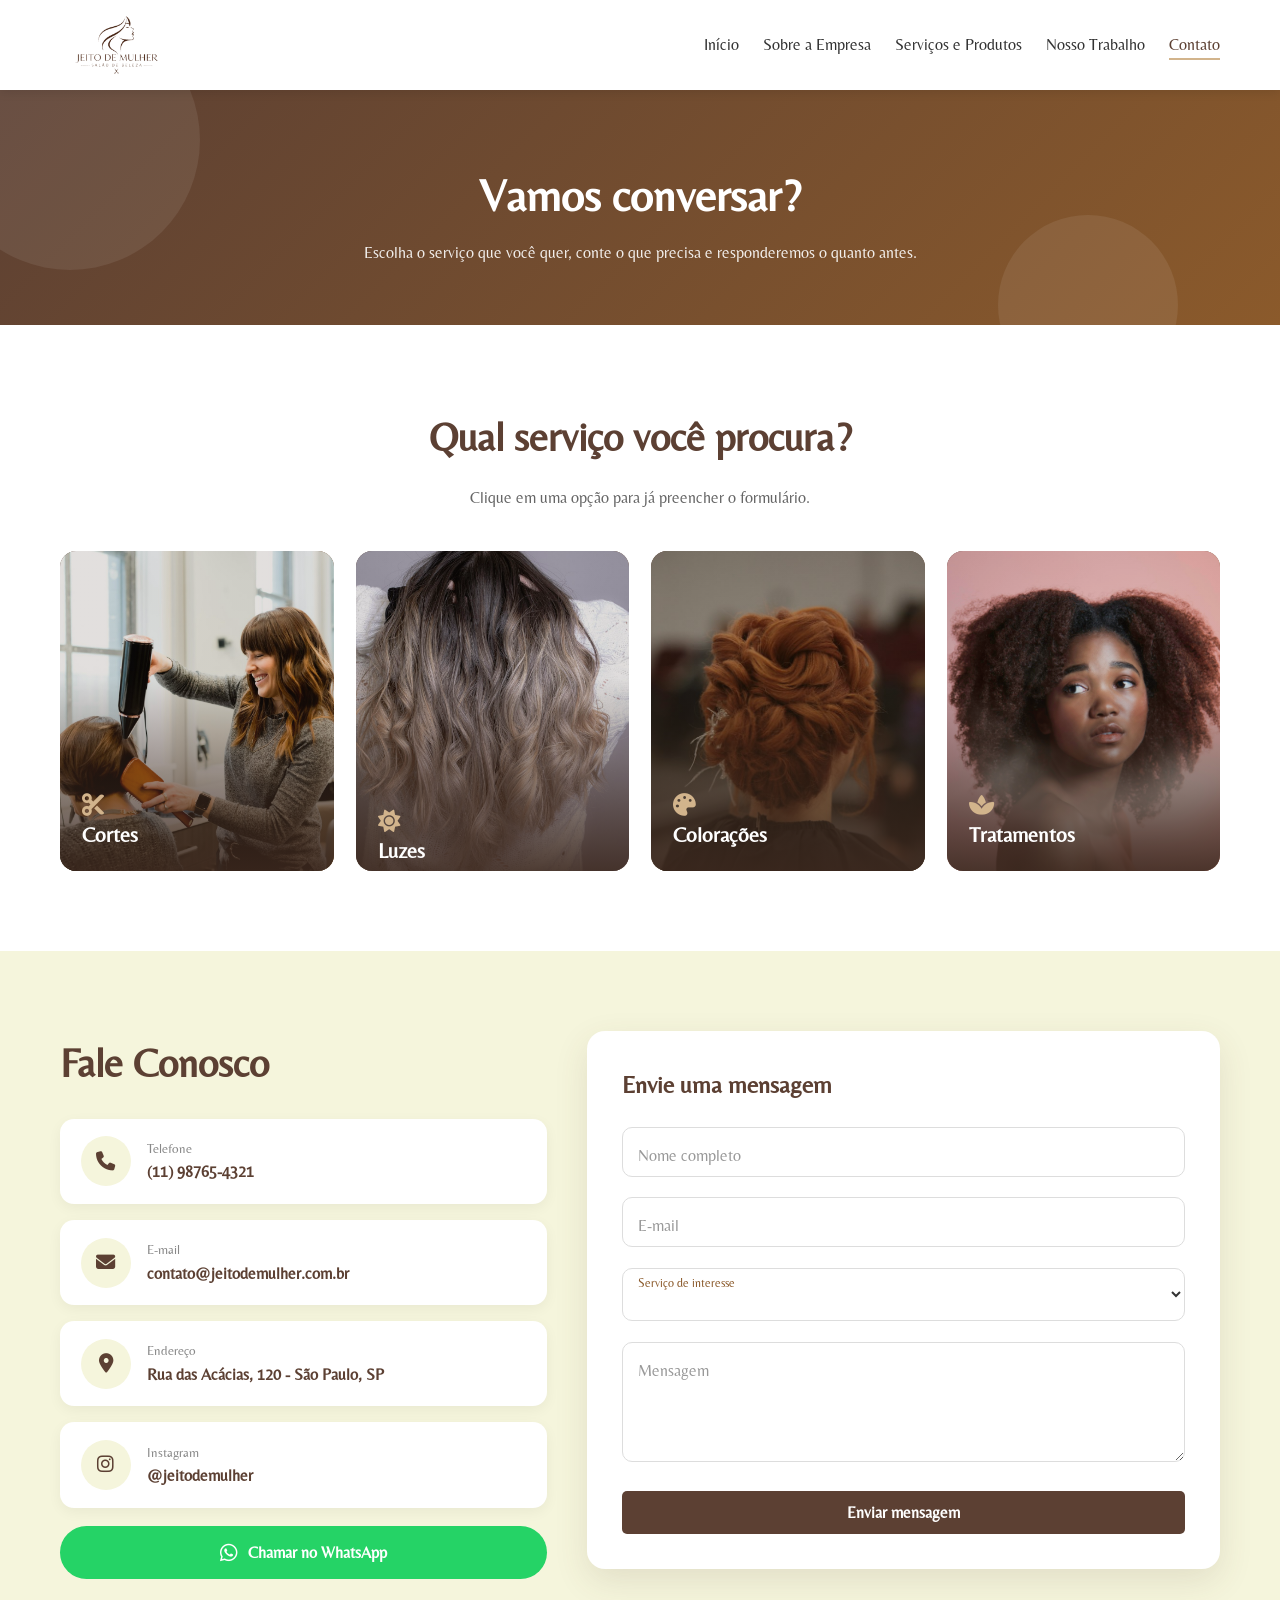
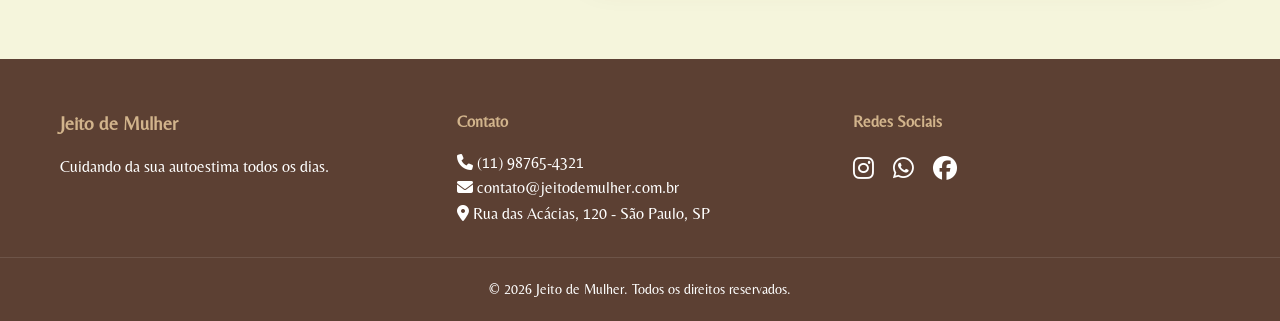
==== commit eddc118e: "java script" ====
--- a/contato.html
+++ b/contato.html
@@ -4,25 +4,25 @@
     <meta charset="UTF-8">
     <meta name="viewport" content="width=device-width, initial-scale=1.0">
     <title>Contato - Jeito de Mulher</title>
-    <link rel="icon" href="icon.png" type="image/png">
+    <link rel="icon" href="img/icon.png" type="image/png">
     <link rel="preconnect" href="https://fonts.googleapis.com">
     <link rel="preconnect" href="https://fonts.gstatic.com" crossorigin>
     <link href="https://fonts.googleapis.com/css2?family=Belleza&display=swap" rel="stylesheet">
-    <link rel="stylesheet" href="style.css">
+    <link rel="stylesheet" href="css/style.css">
     <link rel="stylesheet" href="https://cdnjs.cloudflare.com/ajax/libs/font-awesome/6.4.0/css/all.min.css">
 </head>
 <body>
     <header class="header">
         <div class="container nav-container">
             <a href="index.html" class="logo">
-                <img src="logo.jpg" alt="Logo Jeito de Mulher" class="logo-img">
+                <img src="img/logo.jpg" alt="Logo Jeito de Mulher" class="logo-img">
             </a>
             <nav class="nav-menu">
                 <a href="index.html">Início</a>
                 <a href="sobre.html">Sobre a Empresa</a>
                 <a href="produtos.html">Serviços e Produtos</a>
                 <a href="portfolio.html">Nosso Trabalho</a>
-                <a href="contato.html">Contato</a>
+                <a href="contato.html" class="active">Contato</a>
             </nav>
         </div>
     </header>
@@ -39,23 +39,23 @@
     <section class="section">
         <div class="container">
             <h2 class="section-title reveal">Qual serviço você procura?</h2>
-            <p class="section-sub reveal" style="--delay:.1s;">Clique em uma opção para já preencher o formulário.</p>
+            <p class="section-sub reveal delay-1">Clique em uma opção para já preencher o formulário.</p>
 
             <div class="service-tiles">
-                <button type="button" class="tile reveal" style="--delay:0s;" data-service="Corte">
-                    <img src="https://images.unsplash.com/photo-1562322140-8baeececf3df?w=600" alt="Corte feminino" loading="lazy">
+                <button type="button" class="tile reveal" data-service="Corte">
+                    <img src="img/corte-escova.jpg" data-fallback="https://images.unsplash.com/photo-1562322140-8baeececf3df?w=600" alt="Corte feminino" loading="lazy">
                     <div class="tile-info"><i class="fa-solid fa-scissors"></i><h3>Cortes</h3><p>Corte e styling pensados para o seu rosto.</p></div>
                 </button>
-                <button type="button" class="tile reveal" style="--delay:.12s;" data-service="Luzes">
-                    <img src="https://images.unsplash.com/photo-1560066984-138dadb4c035?w=600" alt="Luzes e mechas" loading="lazy">
+                <button type="button" class="tile reveal delay-1" data-service="Luzes">
+                    <img src="img/platinado.jpg" data-fallback="https://images.unsplash.com/photo-1605980766335-d3a41c7332a1?w=600" alt="Luzes e mechas" loading="lazy">
                     <div class="tile-info"><i class="fa-solid fa-sun"></i><h3>Luzes</h3><p>Balayage, mechas e morena iluminada.</p></div>
                 </button>
-                <button type="button" class="tile reveal" style="--delay:.24s;" data-service="Coloração">
-                    <img src="https://images.unsplash.com/photo-1522337660859-02fbefca4702?w=600" alt="Coloração" loading="lazy">
+                <button type="button" class="tile reveal delay-2" data-service="Coloração">
+                    <img src="img/coloracao-global.jpg" data-fallback="https://images.unsplash.com/photo-1672788709547-6d7f239972c3?w=600" alt="Coloração" loading="lazy">
                     <div class="tile-info"><i class="fa-solid fa-palette"></i><h3>Colorações</h3><p>Cor global, retoque de raiz e tonalização.</p></div>
                 </button>
-                <button type="button" class="tile reveal" style="--delay:.36s;" data-service="Tratamento">
-                    <img src="https://images.unsplash.com/photo-1519699047748-de8e457a634e?w=600" alt="Tratamento capilar" loading="lazy">
+                <button type="button" class="tile reveal delay-3" data-service="Tratamento">
+                    <img src="img/reconstrucao-capilar.jpg" data-fallback="https://images.unsplash.com/photo-1519699047748-de8e457a634e?w=600" alt="Tratamento capilar" loading="lazy">
                     <div class="tile-info"><i class="fa-solid fa-spa"></i><h3>Tratamentos</h3><p>Reconstrução, nutrição e hidratação profunda.</p></div>
                 </button>
             </div>
@@ -66,27 +66,31 @@
     <section id="formulario" class="section bg-light">
         <div class="container contact-layout">
             <div>
-                <h2 class="section-title reveal" style="text-align:left; margin-bottom:1.5rem;">Fale Conosco</h2>
+                <h2 class="section-title title-left reveal">Fale Conosco</h2>
                 <div class="info-list">
-                    <a class="info-item reveal" style="--delay:0s;" href="tel:+5511987654321">
+                    <a class="info-item reveal" href="tel:+5511987654321">
                         <span class="info-icon"><i class="fa-solid fa-phone"></i></span>
                         <span><small>Telefone</small><strong>(11) 98765-4321</strong></span>
                     </a>
-                    <a class="info-item reveal" style="--delay:.1s;" href="https://maps.google.com/?q=Rua das Acácias, 120 São Paulo SP" target="_blank" rel="noopener">
+                    <a class="info-item reveal delay-1" href="mailto:contato@jeitodemulher.com.br">
+                        <span class="info-icon"><i class="fa-solid fa-envelope"></i></span>
+                        <span><small>E-mail</small><strong>contato@jeitodemulher.com.br</strong></span>
+                    </a>
+                    <a class="info-item reveal delay-1" href="https://maps.google.com/?q=Rua das Acácias, 120 São Paulo SP" target="_blank" rel="noopener">
                         <span class="info-icon"><i class="fa-solid fa-location-dot"></i></span>
                         <span><small>Endereço</small><strong>Rua das Acácias, 120 - São Paulo, SP</strong></span>
                     </a>
-                    <a class="info-item reveal" style="--delay:.2s;" href="https://instagram.com" target="_blank" rel="noopener">
+                    <a class="info-item reveal delay-2" href="https://instagram.com" target="_blank" rel="noopener">
                         <span class="info-icon"><i class="fa-brands fa-instagram"></i></span>
                         <span><small>Instagram</small><strong>@jeitodemulher</strong></span>
                     </a>
                 </div>
-                <a class="btn-whats reveal" style="--delay:.3s;" href="https://wa.me/5511987654321" target="_blank" rel="noopener">
+                <a class="btn-whats reveal delay-3" href="https://wa.me/5511987654321" target="_blank" rel="noopener">
                     <i class="fa-brands fa-whatsapp fa-lg"></i> Chamar no WhatsApp
                 </a>
             </div>
 
-            <div class="contact-form reveal" style="--delay:.15s;">
+            <div class="contact-form reveal delay-1">
                 <h3>Envie uma mensagem</h3>
                 <form id="contact-form">
                     <div class="field">
@@ -135,6 +139,7 @@
             <div>
                 <h4>Contato</h4>
                 <p><i class="fa-solid fa-phone"></i> (11) 98765-4321</p>
+                <p><i class="fa-solid fa-envelope"></i> contato@jeitodemulher.com.br</p>
                 <p><i class="fa-solid fa-location-dot"></i> Rua das Acácias, 120 - São Paulo, SP</p>
             </div>
             <div>
@@ -150,39 +155,8 @@
             <p>&copy; 2026 Jeito de Mulher. Todos os direitos reservados.</p>
         </div>
     </footer>
-
-    <script>
-        // Animação de entrada ao rolar
-        const items = document.querySelectorAll('.reveal');
-        if ('IntersectionObserver' in window) {
-            const io = new IntersectionObserver(entries => {
-                entries.forEach(e => { if (e.isIntersecting) { e.target.classList.add('visible'); io.unobserve(e.target); } });
-            }, { threshold: 0.15 });
-            items.forEach(el => io.observe(el));
-        } else {
-            items.forEach(el => el.classList.add('visible'));
-        }
-
-        // Clicar numa imagem seleciona o serviço no formulário
-        const select = document.getElementById('servico');
-        document.querySelectorAll('.tile').forEach(tile => {
-            tile.addEventListener('click', () => {
-                select.value = tile.dataset.service;
-                document.getElementById('formulario').scrollIntoView({ behavior: 'smooth' });
-                setTimeout(() => document.getElementById('nome').focus({ preventScroll: true }), 600);
-            });
-        });
-
-        // Envio: mostra confirmação animada e link para WhatsApp com a mensagem pronta
-        document.getElementById('contact-form').addEventListener('submit', e => {
-            e.preventDefault();
-            const nome = document.getElementById('nome').value;
-            const servico = select.value;
-            const msg = document.getElementById('mensagem').value;
-            const texto = `Olá! Meu nome é ${nome}. Interesse: ${servico}. ${msg}`;
-            document.getElementById('whats-link').href = 'https://wa.me/5511987654321?text=' + encodeURIComponent(texto);
-            document.getElementById('form-success').classList.add('show');
-        });
-    </script>
+    <script src="js/img-fallback.js"></script>
+    <script src="js/reveal.js"></script>
+    <script src="js/contato.js"></script>
 </body>
-</html>+</html>
--- a/css/style.css
+++ b/css/style.css
@@ -0,0 +1,842 @@
+/* Variáveis de Cores */
+:root {
+    --marrom: #5c4033;
+    --marrom-claro: #8b5a2b;
+    --nude: #d2b48c;
+    --nude-claro: #f5f5dc;
+    --texto: #333333;
+    --branco: #ffffff;
+}
+
+/* Reset Básico */
+* {
+    margin: 0;
+    padding: 0;
+    box-sizing: border-box;
+    font-family: 'Belleza', Tahoma, Geneva, Verdana, sans-serif;
+}
+
+html { scroll-behavior: smooth; }
+
+body {
+    color: var(--texto);
+    background-color: var(--branco);
+    line-height: 1.6;
+}
+
+.container {
+    max-width: 1200px;
+    margin: 0 auto;
+    padding: 0 20px;
+}
+
+.header {
+    background-color: var(--branco);
+    box-shadow: 0 2px 10px rgba(0,0,0,0.1);
+    position: fixed;
+    top: 0;
+    width: 100%;
+    z-index: 1000;
+    height: 90px;
+    display: flex;
+    align-items: center;
+}
+.nav-container {
+    display: flex;
+    justify-content: space-between;
+    align-items: center;
+    width: 100%;
+}
+
+.logo {
+    display: flex;
+    align-items: center;
+    gap: 20px;
+    font-size: 1.5rem;
+    font-weight: bold;
+    color: var(--marrom);
+    text-decoration: none;
+}
+
+.logo-img {
+    height: 75px;
+    width: auto;
+    object-fit: contain;
+}
+
+.nav-menu a {
+    text-decoration: none;
+    color: var(--texto);
+    margin-left: 20px;
+    font-weight: 500;
+    transition: color 0.3s;
+}
+
+.nav-menu a:hover {
+    color: var(--marrom-claro);
+}
+
+.hero {
+    background: var(--marrom);
+    height: 100vh;
+    display: flex;
+    align-items: center;
+    text-align: center;
+    color: var(--branco);
+    margin-top: 90px;
+}
+
+.hero h1 {
+    font-size: 3.5rem;
+    margin-bottom: 1rem;
+}
+
+.hero p {
+    font-size: 1.2rem;
+    margin-bottom: 2rem;
+}
+
+.hero-buttons {
+    display: flex;
+    gap: 15px;
+    justify-content: center;
+}
+
+/* Botões */
+.btn-primary, .btn-secondary {
+    padding: 12px 25px;
+    border: none;
+    border-radius: 5px;
+    cursor: pointer;
+    font-size: 1rem;
+    font-weight: bold;
+    text-decoration: none;
+    transition: background 0.3s;
+    display: inline-block;
+    text-align: center;
+}
+
+.btn-primary {
+    background-color: var(--marrom);
+    color: var(--branco);
+}
+
+.btn-primary:hover {
+    background-color: var(--marrom-claro);
+}
+
+.btn-secondary {
+    background-color: var(--nude);
+    color: var(--marrom);
+}
+
+.btn-secondary:hover {
+    background-color: #c1a37a;
+}
+
+.full-width {
+    width: 100%;
+}
+
+/* Seções Gerais */
+.section {
+    padding: 80px 0;
+}
+
+.bg-light {
+    background-color: var(--nude-claro);
+}
+
+.section-title {
+    text-align: center;
+    font-size: 2.5rem;
+    color: var(--marrom);
+    margin-bottom: 3rem;
+}
+
+/* Grid de Cards (Serviços e Produtos) */
+.services-grid {
+    display: grid;
+    grid-template-columns: repeat(auto-fit, minmax(300px, 1fr));
+    gap: 30px;
+}
+
+.service-card {
+    background: var(--branco);
+    padding: 2rem;
+    border-radius: 10px;
+    box-shadow: 0 5px 15px rgba(0,0,0,0.05);
+    transition: transform 0.3s;
+}
+
+.service-card:hover {
+    transform: translateY(-5px);
+}
+
+.service-card h3 {
+    color: var(--marrom);
+    margin-bottom: 1rem;
+}
+
+.price {
+    display: block;
+    font-weight: bold;
+    color: var(--marrom-claro);
+    margin-top: 1rem;
+}
+
+/* Formulários */
+.form-grid {
+    display: grid;
+    grid-template-columns: 1fr 1fr;
+    gap: 20px;
+    max-width: 800px;
+    margin: 0 auto;
+}
+
+.form-group {
+    display: flex;
+    flex-direction: column;
+}
+
+.form-full {
+    grid-column: 1 / -1;
+}
+
+.form-group label {
+    margin-bottom: 5px;
+    font-weight: bold;
+    color: var(--marrom);
+}
+
+.form-group input, .form-group select {
+    padding: 10px;
+    border: 1px solid #ccc;
+    border-radius: 5px;
+    font-size: 1rem;
+}
+
+/* Rodapé */
+.footer {
+    background-color: var(--marrom);
+    color: var(--branco);
+    padding: 50px 0 20px;
+}
+
+.footer-content {
+    display: grid;
+    grid-template-columns: repeat(auto-fit, minmax(250px, 1fr));
+    gap: 30px;
+    margin-bottom: 30px;
+}
+
+.footer h3, .footer h4 {
+    margin-bottom: 15px;
+    color: var(--nude);
+}
+
+.social-icons a {
+    color: var(--branco);
+    font-size: 1.5rem;
+    margin-right: 15px;
+    transition: color 0.3s;
+}
+
+.social-icons a:hover {
+    color: var(--nude);
+}
+
+.footer-bottom {
+    text-align: center;
+    padding-top: 20px;
+    border-top: 1px solid rgba(255,255,255,0.1);
+    font-size: 0.9rem;
+}
+
+/* =========================================================
+   NOVO — Banner de página (Sobre / Produtos)
+   ========================================================= */
+.page-banner {
+    margin-top: 90px;
+    padding: 70px 0 60px;
+    text-align: center;
+    color: var(--branco);
+    background: linear-gradient(135deg, var(--marrom) 0%, var(--marrom-claro) 100%);
+}
+.page-banner h1 { font-size: 2.8rem; margin-bottom: .5rem; }
+.page-banner p  { max-width: 620px; margin: 0 auto; opacity: .9; }
+
+.anchor-links {
+    display: flex;
+    justify-content: center;
+    gap: 12px;
+    margin-top: 28px;
+    flex-wrap: wrap;
+}
+.anchor-links a {
+    color: var(--branco);
+    text-decoration: none;
+    padding: 8px 20px;
+    border: 1px solid rgba(255,255,255,.55);
+    border-radius: 50px;
+    transition: background .3s, color .3s;
+}
+.anchor-links a:hover { background: var(--branco); color: var(--marrom); }
+
+/* =========================================================
+   NOVO — Sobre: animação dos tópicos (Missão, Visão, Valores)
+   ========================================================= */
+.about-intro {
+    text-align: center;
+    max-width: 800px;
+    margin: 0 auto 3.5rem;
+}
+
+.topic-card {
+    position: relative;
+    text-align: center;
+    background: var(--branco);
+    padding: 2.5rem 2rem;
+    border-radius: 14px;
+    box-shadow: 0 5px 20px rgba(92,64,51,.08);
+    overflow: hidden;
+    transition: transform .4s ease, box-shadow .4s ease;
+}
+.topic-card::after {            /* linha que cresce no hover */
+    content: "";
+    position: absolute;
+    left: 0; bottom: 0;
+    height: 4px; width: 0;
+    background: linear-gradient(90deg, var(--nude), var(--marrom-claro));
+    transition: width .5s ease;
+}
+.topic-card:hover { transform: translateY(-10px); box-shadow: 0 18px 35px rgba(92,64,51,.18); }
+.topic-card:hover::after { width: 100%; }
+
+.topic-icon {
+    width: 84px; height: 84px;
+    margin: 0 auto 1.4rem;
+    display: grid; place-items: center;
+    border-radius: 50%;
+    background: var(--nude-claro);
+    color: var(--marrom);
+    font-size: 2rem;
+    transition: background .4s, color .4s, transform .6s;
+}
+.topic-card:hover .topic-icon {
+    background: var(--marrom);
+    color: var(--branco);
+    transform: rotate(360deg) scale(1.08);
+}
+.topic-card h3 { color: var(--marrom); margin-bottom: .8rem; font-size: 1.5rem; }
+
+/* Entrada ao rolar a página (com atraso escalonado) */
+.reveal {
+    opacity: 0;
+    transform: translateY(40px);
+    transition: opacity .8s ease, transform .8s ease;
+    transition-delay: var(--delay, 0s);
+}
+.reveal.visible { opacity: 1; transform: none; }
+/* o hover precisa vencer a transição de entrada depois que o card aparece */
+.topic-card.reveal.visible { transition: transform .4s ease, box-shadow .4s ease, opacity .8s ease; transition-delay: 0s; }
+
+/* =========================================================
+   NOVO — Produtos: filtros e cards de serviço
+   ========================================================= */
+.filter-bar {
+    display: flex;
+    justify-content: center;
+    flex-wrap: wrap;
+    gap: 10px;
+    margin-bottom: 2.5rem;
+}
+.filter-btn {
+    padding: 10px 24px;
+    border: 1px solid var(--nude);
+    border-radius: 50px;
+    background: var(--branco);
+    color: var(--marrom);
+    font-size: 1rem;
+    cursor: pointer;
+    transition: all .3s;
+}
+.filter-btn:hover { background: var(--nude-claro); }
+.filter-btn.active { background: var(--marrom); border-color: var(--marrom); color: var(--branco); }
+.filter-btn:focus-visible, .btn-primary:focus-visible, .btn-secondary:focus-visible {
+    outline: 3px solid var(--nude);
+    outline-offset: 2px;
+}
+
+.treat-grid {
+    display: grid;
+    grid-template-columns: repeat(auto-fill, minmax(260px, 1fr));
+    gap: 24px;
+}
+.treat-card {
+    display: flex;
+    flex-direction: column;
+    background: var(--branco);
+    border-radius: 14px;
+    padding: 1.6rem;
+    border-top: 4px solid var(--nude);
+    box-shadow: 0 4px 16px rgba(0,0,0,.06);
+    transition: transform .3s, box-shadow .3s;
+    animation: cardIn .45s ease both;
+}
+.treat-card:hover { transform: translateY(-6px); box-shadow: 0 14px 28px rgba(92,64,51,.15); }
+.treat-card[data-cat="cortes"]   { border-top-color: var(--nude); }
+.treat-card[data-cat="luzes"]    { border-top-color: #e0c27a; }
+.treat-card[data-cat="coloracao"]{ border-top-color: var(--marrom-claro); }
+.treat-card.is-hidden { display: none; }
+
+@keyframes cardIn { from { opacity: 0; transform: translateY(16px); } to { opacity: 1; transform: none; } }
+
+.treat-top { display: flex; align-items: center; justify-content: space-between; margin-bottom: 1rem; }
+.treat-icon {
+    width: 48px; height: 48px;
+    display: grid; place-items: center;
+    border-radius: 12px;
+    background: var(--nude-claro);
+    color: var(--marrom);
+    font-size: 1.25rem;
+}
+.treat-tag {
+    font-size: .8rem;
+    padding: 3px 12px;
+    border-radius: 50px;
+    background: var(--nude-claro);
+    color: var(--marrom-claro);
+}
+.treat-card h3 { color: var(--marrom); margin-bottom: .5rem; font-size: 1.25rem; }
+.treat-card p  { font-size: .95rem; color: #666; flex-grow: 1; }
+.treat-meta {
+    display: flex; justify-content: space-between; align-items: center;
+    margin: 1.2rem 0 1rem; padding-top: 1rem;
+    border-top: 1px dashed var(--nude);
+    color: #777; font-size: .9rem;
+}
+.treat-meta .price { margin: 0; font-size: 1.15rem; }
+
+/* Subtítulo de seção */
+.section-sub { text-align: center; color: #666; margin: -2rem auto 2.5rem; max-width: 600px; }
+
+/* Cards de produtos */
+.product-card {
+    background: var(--branco);
+    border-radius: 14px;
+    overflow: hidden;
+    box-shadow: 0 4px 16px rgba(0,0,0,.06);
+    display: flex; flex-direction: column;
+    transition: transform .3s, box-shadow .3s;
+}
+.product-card:hover { transform: translateY(-6px); box-shadow: 0 14px 28px rgba(92,64,51,.15); }
+.product-img { height: 210px; overflow: hidden; }
+.product-img img { width: 100%; height: 100%; object-fit: cover; transition: transform .5s; }
+.product-card:hover .product-img img { transform: scale(1.07); }
+.product-body { padding: 1.4rem; display: flex; flex-direction: column; flex-grow: 1; text-align: center; }
+.product-body h3 { color: var(--marrom); font-size: 1.1rem; margin-bottom: .5rem; }
+.product-body p  { font-size: .9rem; color: #666; flex-grow: 1; }
+.product-body .price { font-size: 1.2rem; margin: 1rem 0; }
+
+/* Acessibilidade: respeita quem prefere menos movimento */
+@media (prefers-reduced-motion: reduce) {
+    .reveal { opacity: 1; transform: none; transition: none; }
+    .treat-card { animation: none; }
+    .topic-card:hover .topic-icon { transform: none; }
+    html { scroll-behavior: auto; }
+}
+
+/* Responsivo */
+@media (max-width: 768px) {
+    .header { height: auto; padding: 8px 0; }
+    .nav-container { flex-direction: column; gap: 6px; }
+    .nav-menu { display: flex; flex-wrap: wrap; justify-content: center; }
+    .nav-menu a { margin: 0 8px; font-size: .9rem; }
+    .page-banner { margin-top: 140px; }
+    .form-grid { grid-template-columns: 1fr; }
+}
+
+/* =========================================================
+   NOVO — Contato
+   ========================================================= */
+.contact-banner { overflow: hidden; position: relative; }
+.contact-banner::before, .contact-banner::after {
+    content: ""; position: absolute; border-radius: 50%;
+    background: rgba(255,255,255,.08);
+    animation: floaty 9s ease-in-out infinite;
+}
+.contact-banner::before { width: 260px; height: 260px; left: -60px; top: -80px; }
+.contact-banner::after  { width: 180px; height: 180px; right: 8%; bottom: -70px; animation-delay: -4s; }
+.contact-banner .container { position: relative; z-index: 1; }
+@keyframes floaty { 0%,100% { transform: translateY(0); } 50% { transform: translateY(22px); } }
+
+/* Galeria de serviços */
+.service-tiles {
+    display: grid;
+    grid-template-columns: repeat(auto-fit, minmax(240px, 1fr));
+    gap: 22px;
+}
+.tile {
+    position: relative;
+    height: 320px;
+    border-radius: 16px;
+    overflow: hidden;
+    cursor: pointer;
+    background: linear-gradient(135deg, var(--marrom), var(--marrom-claro));
+    border: none; padding: 0; text-align: left; color: var(--branco);
+}
+.tile img {
+    position: absolute; inset: 0;
+    width: 100%; height: 100%; object-fit: cover;
+    transition: transform .7s ease;
+}
+.tile::after {
+    content: ""; position: absolute; inset: 0;
+    background: linear-gradient(to top, rgba(60,40,30,.9) 0%, rgba(60,40,30,.15) 60%);
+    transition: background .4s;
+}
+.tile:hover img { transform: scale(1.12); }
+.tile-info {
+    position: absolute; left: 0; right: 0; bottom: 0; z-index: 1;
+    padding: 1.4rem;
+    transform: translateY(34px);
+    transition: transform .4s ease;
+}
+.tile:hover .tile-info, .tile:focus-visible .tile-info { transform: none; }
+.tile-info i { font-size: 1.4rem; color: var(--nude); margin-bottom: .4rem; display: block; }
+.tile-info h3 { font-size: 1.3rem; margin-bottom: .2rem; }
+.tile-info p  { font-size: .9rem; opacity: 0; transition: opacity .4s .1s; }
+.tile:hover .tile-info p, .tile:focus-visible .tile-info p { opacity: .95; }
+.tile:focus-visible { outline: 3px solid var(--nude); outline-offset: 3px; }
+
+/* Contato: info + formulário */
+.contact-layout {
+    display: grid;
+    grid-template-columns: 1fr 1.3fr;
+    gap: 40px;
+    align-items: start;
+}
+.info-list { display: grid; gap: 16px; }
+.info-item {
+    display: flex; align-items: center; gap: 16px;
+    background: var(--branco);
+    padding: 1.1rem 1.3rem;
+    border-radius: 14px;
+    text-decoration: none; color: var(--texto);
+    box-shadow: 0 4px 14px rgba(0,0,0,.05);
+    transition: transform .3s, box-shadow .3s;
+}
+.info-item:hover { transform: translateX(8px); box-shadow: 0 10px 24px rgba(92,64,51,.15); }
+.info-icon {
+    width: 50px; height: 50px; flex-shrink: 0;
+    display: grid; place-items: center;
+    border-radius: 50%;
+    background: var(--nude-claro); color: var(--marrom);
+    font-size: 1.2rem;
+    transition: background .3s, color .3s;
+}
+.info-item:hover .info-icon { background: var(--marrom); color: var(--branco); }
+.info-item small { display: block; color: #888; }
+.info-item strong { color: var(--marrom); }
+
+.btn-whats {
+    display: flex; align-items: center; justify-content: center; gap: 10px;
+    margin-top: 18px; padding: 14px;
+    background: #25d366; color: var(--branco);
+    border-radius: 50px; text-decoration: none; font-weight: bold;
+    animation: pulse 2.2s infinite;
+}
+.btn-whats:hover { background: #1ebd5a; }
+@keyframes pulse {
+    0%   { box-shadow: 0 0 0 0 rgba(37,211,102,.5); }
+    70%  { box-shadow: 0 0 0 16px rgba(37,211,102,0); }
+    100% { box-shadow: 0 0 0 0 rgba(37,211,102,0); }
+}
+
+.contact-form {
+    position: relative;
+    background: var(--branco);
+    padding: 2.2rem;
+    border-radius: 18px;
+    box-shadow: 0 12px 34px rgba(92,64,51,.12);
+}
+.contact-form h3 { color: var(--marrom); margin-bottom: 1.4rem; font-size: 1.5rem; }
+.field { position: relative; margin-bottom: 1.3rem; }
+.field input, .field select, .field textarea {
+    width: 100%;
+    padding: 1.3rem 1rem .5rem;
+    border: 1px solid #ddd; border-radius: 10px;
+    background: var(--branco);
+    font-size: 1rem; color: var(--texto);
+    transition: border-color .3s, box-shadow .3s;
+}
+.field textarea { resize: vertical; min-height: 120px; }
+.field label {
+    position: absolute; left: 1rem; top: 1rem;
+    color: #999; pointer-events: none;
+    transition: all .25s ease;
+}
+.field input:focus, .field select:focus, .field textarea:focus {
+    outline: none; border-color: var(--marrom-claro);
+    box-shadow: 0 0 0 4px rgba(139,90,43,.15);
+}
+.field input:focus + label, .field input:not(:placeholder-shown) + label,
+.field textarea:focus + label, .field textarea:not(:placeholder-shown) + label,
+.field select + label {
+    top: .35rem; font-size: .72rem; color: var(--marrom-claro);
+}
+.field select { padding-top: 1.4rem; }
+
+.form-success {
+    position: absolute; inset: 0;
+    display: flex; flex-direction: column; align-items: center; justify-content: center;
+    gap: 12px; text-align: center; padding: 2rem;
+    background: var(--branco); border-radius: 18px;
+    opacity: 0; visibility: hidden; transform: scale(.95);
+    transition: all .5s ease;
+}
+.form-success.show { opacity: 1; visibility: visible; transform: none; }
+.form-success .check {
+    width: 80px; height: 80px; display: grid; place-items: center;
+    border-radius: 50%; background: var(--marrom); color: var(--branco); font-size: 2rem;
+}
+.form-success.show .check { animation: pop .6s ease; }
+@keyframes pop { 0% { transform: scale(0); } 70% { transform: scale(1.2); } 100% { transform: scale(1); } }
+.form-success h3 { margin: 0; }
+
+@media (max-width: 900px) { .contact-layout { grid-template-columns: 1fr; } }
+@media (prefers-reduced-motion: reduce) {
+    .contact-banner::before, .contact-banner::after, .btn-whats { animation: none; }
+}
+
+/* =========================================================
+   NOVO — Sobre: hero com imagem de fundo
+   ========================================================= */
+.about-hero {
+    margin-top: 90px;
+    min-height: 70vh;
+    display: flex;
+    align-items: center;
+    text-align: center;
+    color: var(--branco);
+    background-color: var(--marrom); /* cor de segurança se a imagem não carregar */
+    background-image:
+        linear-gradient(rgba(92,64,51,.78), rgba(60,40,30,.82)),
+        url('../img/salao-interior.jpg'),
+        url('https://images.unsplash.com/photo-1560066984-138dadb4c035?w=1600');
+    background-size: cover;
+    background-position: center;
+    background-attachment: fixed; /* efeito parallax ao rolar */
+}
+.about-hero h1 { font-size: 3.4rem; margin-bottom: 1.2rem; }
+.about-hero .divider {
+    width: 70px; height: 3px; margin: 0 auto 1.6rem;
+    background: var(--nude); border-radius: 3px;
+}
+.about-hero p { max-width: 780px; margin: 0 auto; font-size: 1.15rem; line-height: 1.8; opacity: .95; }
+.about-hero strong { color: var(--nude); }
+
+@media (max-width: 768px) {
+    .about-hero { margin-top: 140px; min-height: 60vh; background-attachment: scroll; }
+    .about-hero h1 { font-size: 2.4rem; }
+}
+
+/* =========================================================
+   NOVO — Imagem nos cards de serviço
+   ========================================================= */
+.treat-card { overflow: hidden; }
+.treat-img {
+    position: relative;
+    height: 180px;
+    margin: -1.6rem -1.6rem 1.8rem;
+    background: linear-gradient(135deg, var(--marrom), var(--marrom-claro)); /* fallback */
+}
+.treat-img img {
+    width: 100%; height: 100%; object-fit: cover;
+    transition: transform .6s ease;
+}
+.treat-card:hover .treat-img img { transform: scale(1.1); }
+.treat-img::after {
+    content: ""; position: absolute; inset: 0;
+    background: linear-gradient(to top, rgba(60,40,30,.35), transparent 55%);
+    pointer-events: none;
+}
+.treat-img .treat-tag {
+    position: absolute; top: 12px; right: 12px; z-index: 1;
+    background: rgba(255,255,255,.92);
+}
+.treat-img .treat-icon {
+    position: absolute; left: 1.2rem; bottom: -22px; z-index: 2;
+    background: var(--branco);
+    box-shadow: 0 4px 12px rgba(0,0,0,.15);
+}
+
+/* =========================================================
+   NOVO — Slider de serviços (index)
+   ========================================================= */
+.slider { position: relative; padding: 0 56px; }
+.slider-viewport { overflow: hidden; padding: 12px 0 22px; touch-action: pan-y; }
+.slider-track {
+    display: flex;
+    transition: transform .6s cubic-bezier(.65,.05,.25,1);
+    will-change: transform;
+}
+.slide { flex: 0 0 calc(100% / var(--per-view, 3)); padding: 0 12px; display: flex; }
+.slide .service-card { width: 100%; display: flex; flex-direction: column; }
+.slide .service-card p { flex-grow: 1; }
+.slide .service-card .slide-icon {
+    width: 56px; height: 56px; display: grid; place-items: center;
+    border-radius: 14px; background: var(--nude-claro);
+    color: var(--marrom); font-size: 1.5rem; margin-bottom: 1rem;
+    transition: background .3s, color .3s, transform .4s;
+}
+.slide .service-card:hover .slide-icon { background: var(--marrom); color: var(--branco); transform: rotate(-8deg) scale(1.08); }
+
+.slider-btn {
+    position: absolute; top: 50%; transform: translateY(-60%);
+    width: 44px; height: 44px; border-radius: 50%;
+    border: 1px solid var(--nude); background: var(--branco);
+    color: var(--marrom); font-size: 1rem; cursor: pointer;
+    box-shadow: 0 4px 12px rgba(0,0,0,.1);
+    transition: background .3s, color .3s;
+}
+.slider-btn:hover { background: var(--marrom); color: var(--branco); }
+.slider-btn:focus-visible, .slider-dots button:focus-visible { outline: 3px solid var(--nude); outline-offset: 2px; }
+.slider-btn.prev { left: 0; }
+.slider-btn.next { right: 0; }
+
+.slider-dots { display: flex; justify-content: center; gap: 10px; margin-top: 4px; }
+.slider-dots button {
+    width: 10px; height: 10px; border-radius: 50px; border: none; padding: 0;
+    background: var(--nude); cursor: pointer;
+    transition: width .35s, background .35s;
+}
+.slider-dots button.active { width: 30px; background: var(--marrom); }
+.slider-cta { text-align: center; margin-top: 2rem; }
+
+@media (max-width: 640px) { .slider { padding: 0 40px; } .slide { padding: 0 6px; } }
+@media (prefers-reduced-motion: reduce) { .slider-track { transition: none; } }
+
+/* =========================================================
+   NOVO — Hero com troca automática de imagens (index)
+   ========================================================= */
+.hero {
+    position: relative;
+    overflow: hidden;
+    background: var(--marrom); /* cor de segurança; as imagens vêm dos slides */
+}
+.hero::before {                /* película marrom por cima das fotos */
+    content: "";
+    position: absolute; inset: 0; z-index: 1;
+    background: linear-gradient(rgba(92,64,51,.7), rgba(60,40,30,.75));
+}
+.hero-slides { position: absolute; inset: 0; z-index: 0; }
+.hero-slide {
+    position: absolute; inset: 0;
+    background-size: cover; background-position: center;
+    opacity: 0;
+    transform: scale(1);
+    transition: opacity 1.6s ease-in-out;
+}
+.hero-slide.active {
+    opacity: 1;
+    animation: kenburns 8s ease-out forwards;   /* zoom lento */
+}
+@keyframes kenburns { from { transform: scale(1); } to { transform: scale(1.12); } }
+
+.hero-content { position: relative; z-index: 2; }
+.hero-content h1, .hero-content h2, .hero-content p, .hero-buttons {
+    animation: heroUp .9s ease both;
+}
+.hero-content h2 { animation-delay: .15s; }
+.hero-content p  { animation-delay: .3s; }
+.hero-buttons    { animation-delay: .45s; }
+@keyframes heroUp { from { opacity: 0; transform: translateY(24px); } to { opacity: 1; transform: none; } }
+
+.hero-dots {
+    position: absolute; left: 0; right: 0; bottom: 32px; z-index: 2;
+    display: flex; justify-content: center; gap: 10px;
+}
+.hero-dots button {
+    width: 10px; height: 10px; border-radius: 50px; border: none; padding: 0;
+    background: rgba(255,255,255,.5); cursor: pointer;
+    transition: width .4s, background .4s;
+}
+.hero-dots button.active { width: 32px; background: var(--nude); }
+.hero-dots button:focus-visible { outline: 3px solid var(--nude); outline-offset: 2px; }
+
+@media (prefers-reduced-motion: reduce) {
+    .hero-slide.active { animation: none; }
+    .hero-slide { transition: none; }
+    .hero-content h1, .hero-content h2, .hero-content p, .hero-buttons { animation: none; }
+}
+
+/* =========================================================
+   NOVO — Portfólio: cards com imagem dentro do slider
+   ========================================================= */
+.work-card { overflow: hidden; padding: 0 !important; }
+.work-img { height: 250px; overflow: hidden; background: linear-gradient(135deg, var(--marrom), var(--marrom-claro)); }
+.work-img img { width: 100%; height: 100%; object-fit: cover; transition: transform .6s ease; }
+.work-card:hover .work-img img { transform: scale(1.08); }
+.work-body { padding: 1.6rem 1.8rem 1.8rem; display: flex; flex-direction: column; flex-grow: 1; }
+.work-body h3 { margin-bottom: .8rem; }
+.work-body .quote { font-style: italic; color: #555; flex-grow: 1; }
+.work-body .stars { color: #d4a24c; margin-top: 1rem; font-size: .9rem; letter-spacing: 2px; }
+
+/* =========================================================
+   Utilitários (substituem estilos que estavam dentro do HTML)
+   ========================================================= */
+.page-top { margin-top: 90px; }
+.title-left { text-align: left; margin-bottom: 1.5rem; }
+.delay-1 { --delay: .1s; }
+.delay-2 { --delay: .2s; }
+.delay-3 { --delay: .3s; }
+.delay-4 { --delay: .4s; }
+
+/* Imagens de fundo do topo da página inicial (local + endereço alternativo) */
+.hero-img-1 { background-image: url('../img/salao-interior.jpg'), url('https://images.unsplash.com/photo-1560066984-138dadb4c035?w=1600'); }
+.hero-img-2 { background-image: url('../img/corte-escova.jpg'), url('https://images.unsplash.com/photo-1562322140-8baeececf3df?w=1600'); }
+.hero-img-3 { background-image: url('../img/penteado-noiva.jpg'), url('https://images.unsplash.com/photo-1523264114838-feca761983c4?w=1600'); }
+.hero-img-4 { background-image: url('../img/reconstrucao-capilar.jpg'), url('https://images.unsplash.com/photo-1519699047748-de8e457a634e?w=1600'); }
+
+/* Link da página atual no menu */
+.nav-menu a.active { color: var(--marrom); border-bottom: 2px solid var(--nude); padding-bottom: 4px; }
+
+/* =========================================================
+   Sobre: Área de Atuação
+   ========================================================= */
+.area-grid {
+    display: grid;
+    grid-template-columns: repeat(auto-fit, minmax(300px, 1fr));
+    gap: 22px;
+}
+.area-item {
+    display: flex; align-items: flex-start; gap: 18px;
+    padding: 1.5rem;
+    background: var(--nude-claro);
+    border-radius: 14px;
+    border-left: 4px solid var(--nude);
+    transition: transform .3s, border-color .3s, box-shadow .3s;
+}
+.area-item:hover { transform: translateX(8px); border-left-color: var(--marrom); box-shadow: 0 8px 20px rgba(92,64,51,.12); }
+.area-icon {
+    flex-shrink: 0;
+    width: 54px; height: 54px;
+    display: grid; place-items: center;
+    border-radius: 50%;
+    background: var(--marrom); color: var(--branco);
+    font-size: 1.2rem;
+}
+.area-item h3 { color: var(--marrom); margin-bottom: .3rem; }
+.area-item p { font-size: .95rem; color: #555; }
+
+/* Cards que combinam animação de entrada (.reveal) com efeito de hover */
+.info-item.reveal, .area-item.reveal {
+    transition: opacity .8s ease, transform .8s ease, box-shadow .3s, border-color .3s;
+    transition-delay: var(--delay, 0s);
+}
+.info-item.reveal.visible, .area-item.reveal.visible {
+    transition: opacity .8s ease, transform .3s ease, box-shadow .3s, border-color .3s;
+    transition-delay: 0s;
+}
